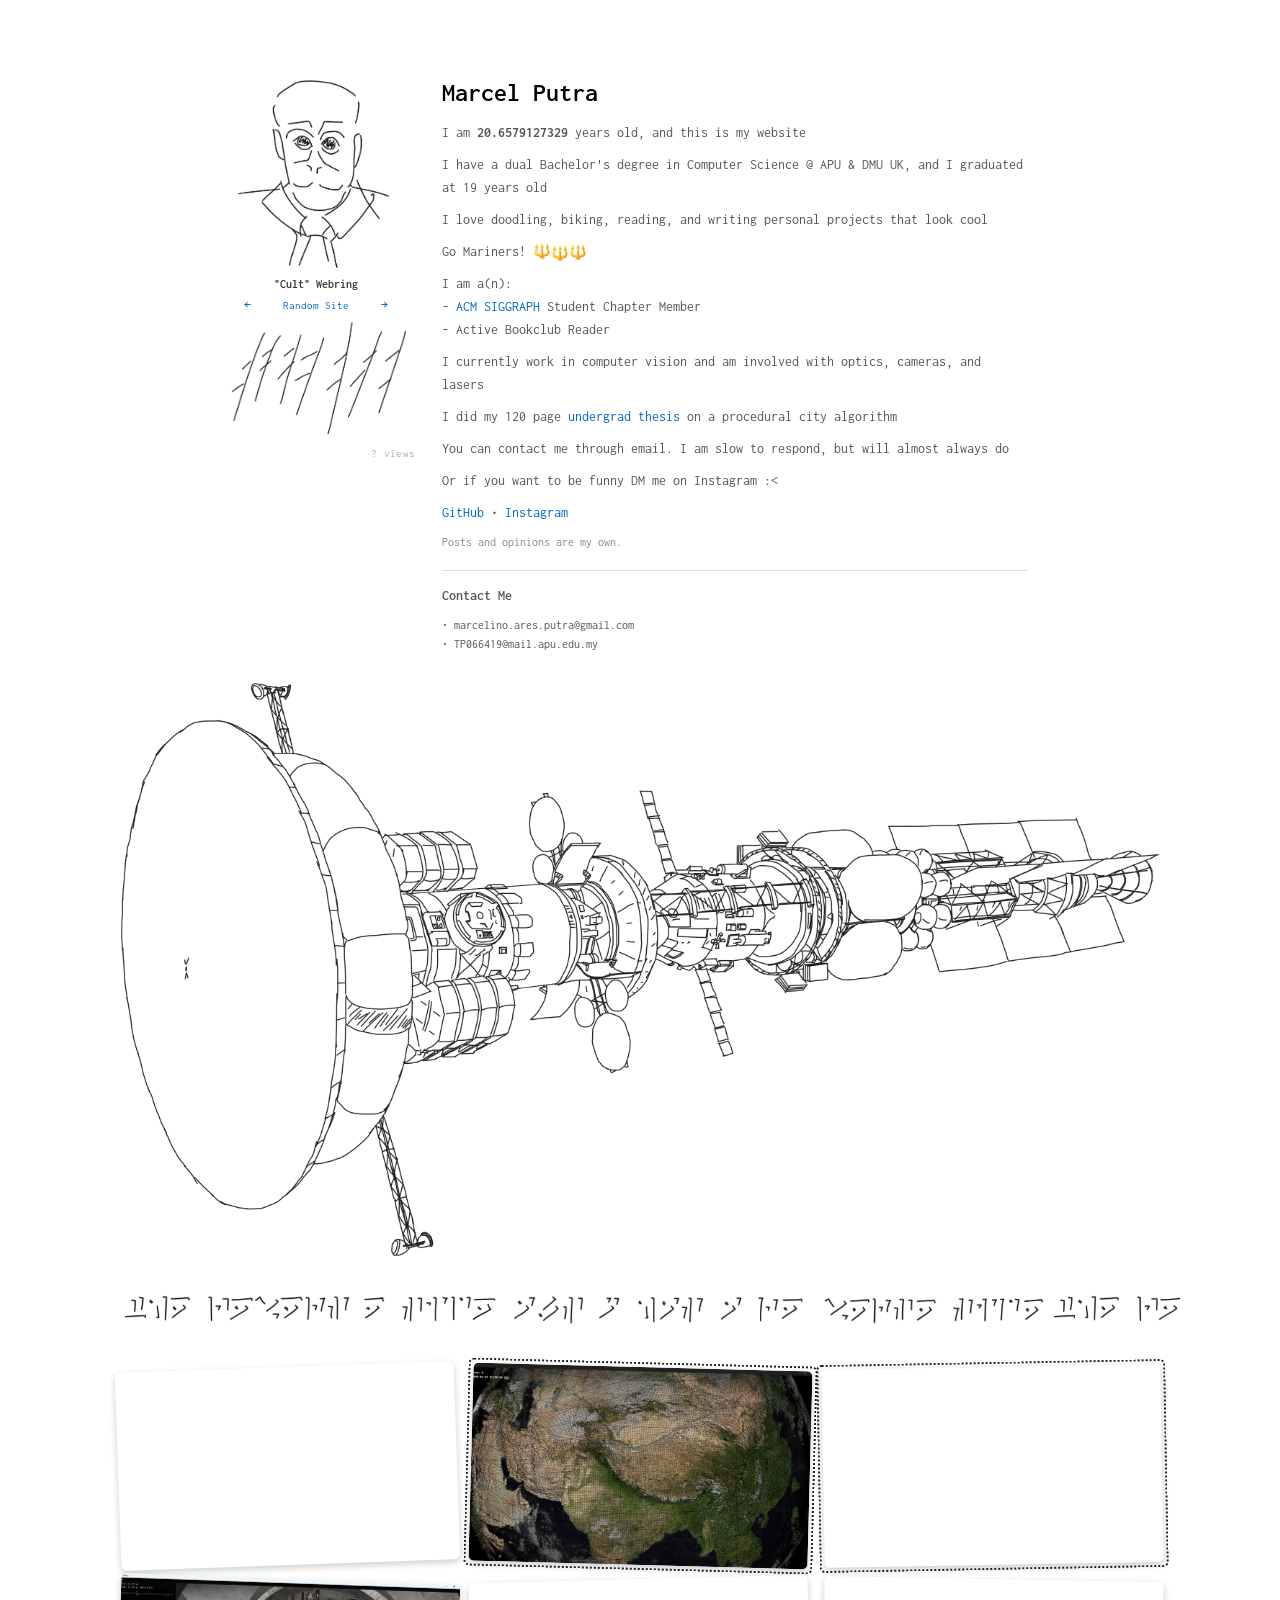
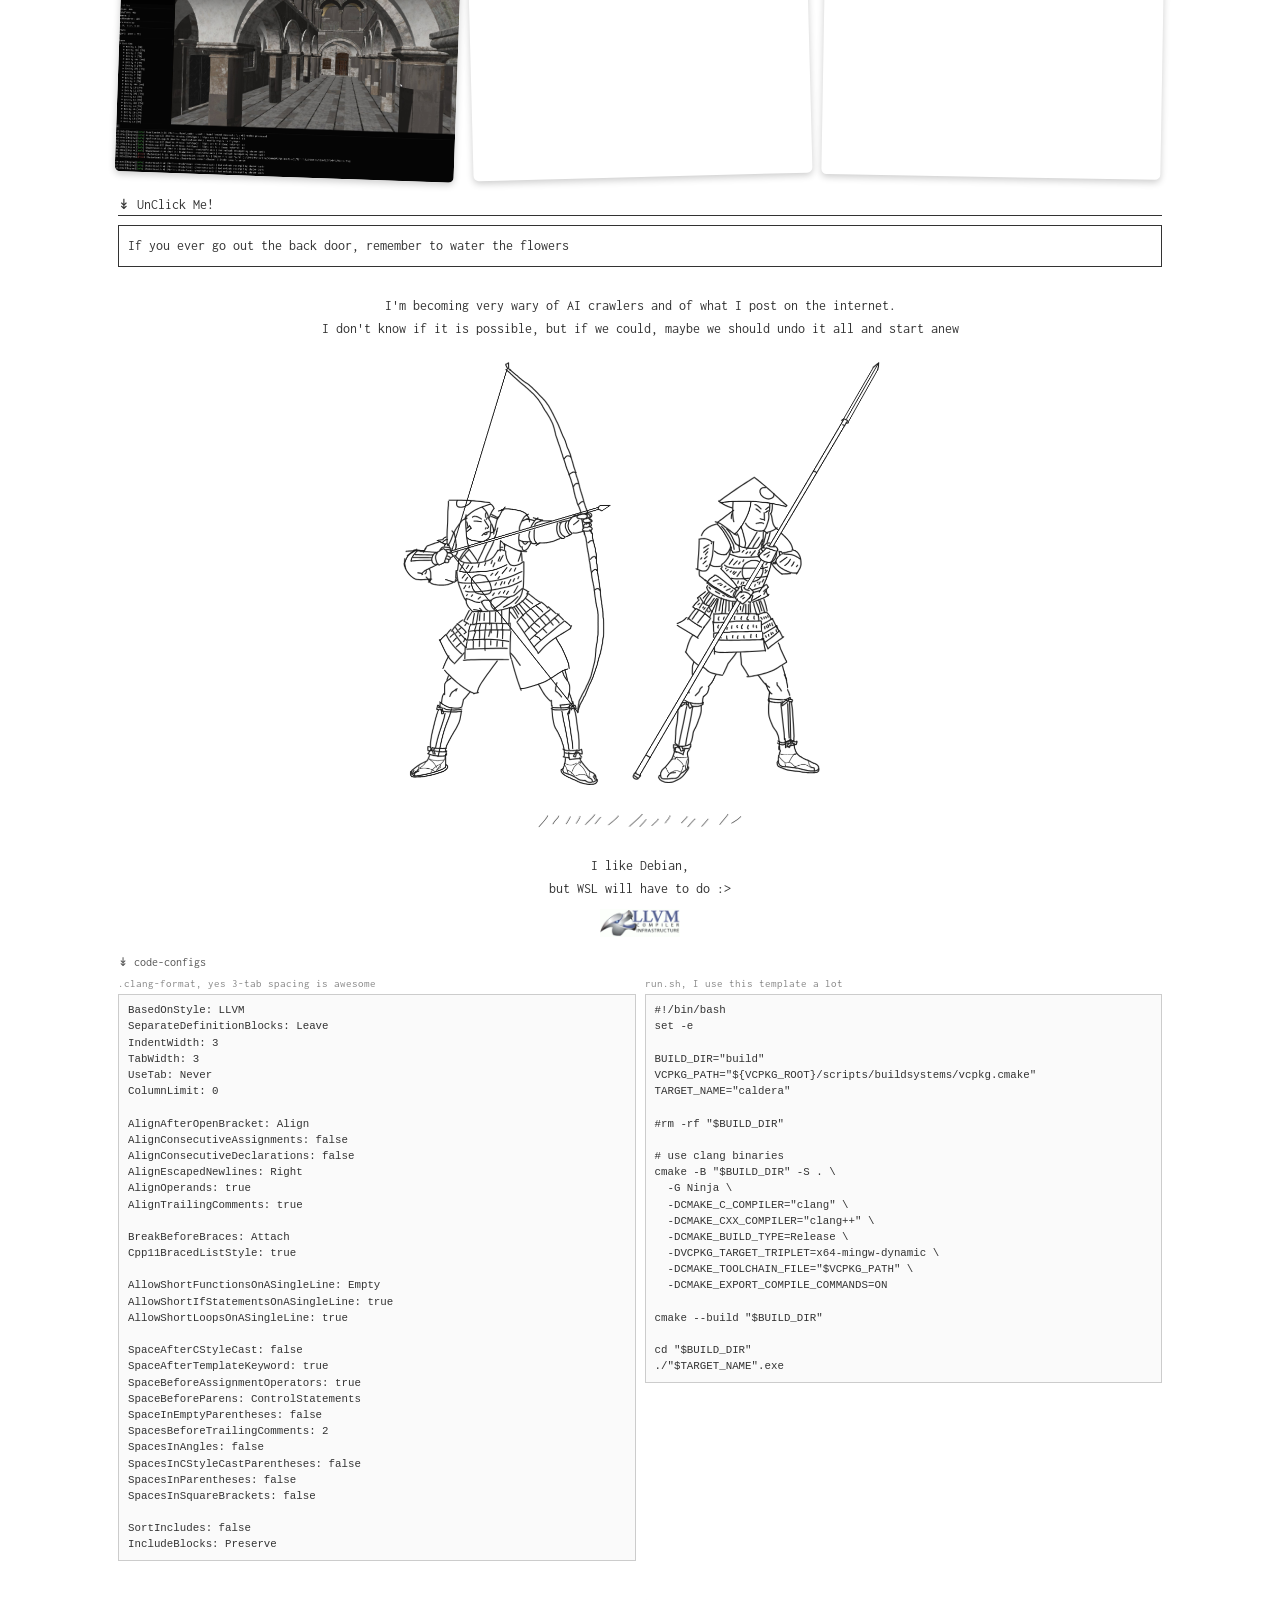
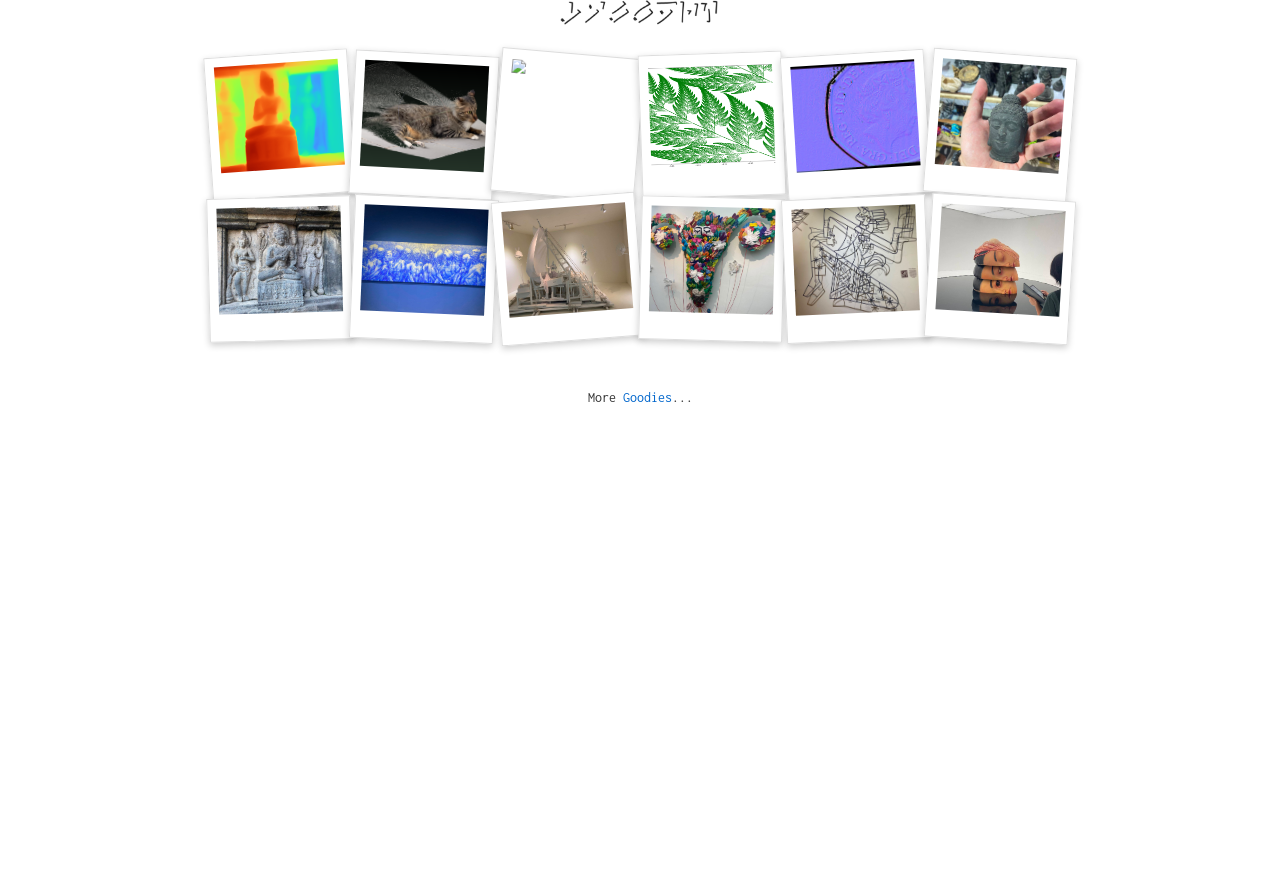
==== index.html @ 3a874eb5 "discovering myself by changing the clang-format :)" ====
<!DOCTYPE html>
<html lang="en">
<head>
    <meta charset="UTF-8">
    <meta name="viewport" content="width=device-width, initial-scale=1.0">
    <title>mrclputra</title> <!-- thinking of finding a better title sometime -->

    <script src="projects.js" defer></script>
    <script src="lightbox.js" defer></script>
    <script src="counter.js" defer></script>
    <script src="age.js" defer></script>
    <script src="quote.js" defer></script>
    <script data-goatcounter="https://mrclputra.goatcounter.com/count"async src="//gc.zgo.at/count.js"></script>

    <!-- <link rel="preconnect" href="https://fonts.googleapis.com">
    <link rel="preconnect" href="https://fonts.gstatic.com" crossorigin>
    <link href="https://fonts.googleapis.com/css2?family=Courier+Prime:ital,wght@0,400;0,700;1,400;1,700&display=swap" rel="stylesheet"> -->
    <link rel="preconnect" href="https://fonts.googleapis.com">
    <link rel="preconnect" href="https://fonts.gstatic.com" crossorigin>
    <link href="https://fonts.googleapis.com/css2?family=Courier+Prime:ital,wght@0,400;0,700;1,400;1,700&family=Inconsolata:wght@200..900&display=swap" rel="stylesheet">
    <link rel="stylesheet" href="style.css">
</head>

<!-- TODO: figure out how to make this website work on mobile -->
<!-- TODO: add a guestbook :) -->

<body>
    <div class="container">
        <div class="profile-sidebar">
            <div class="profile-image">
                <img src="resources/profile.jpg" alt="monkee">
            </div>
            <div class="sidebar-right">
                <p class="webring-label">"Cult" Webring</p>
                <div class="webring">
                    <a href="https://ring.liampas.ca/left" class="webring-arrow" aria-label="Previous site">&larr;</a>
                    <a href="https://ring.liampas.ca/random" class="webring-random">Random Site</a>
                    <a href="https://ring.liampas.ca/right" class="webring-arrow" aria-label="Next site">&rarr;</a>
                </div>
                <div class="tree-image">
                    <a href="https://en.wikipedia.org/wiki/Ternary_numeral_system" target="_blank"><img src="resources/trees.png" alt=""></a>
                </div>
                <div class="view-counter"><span id="gc-count">...</span> views</div>
            </div>
        </div>

        <div class="info">
            <h1>Marcel Putra</h1>

            <p>I am <b><span id="age">20</span></b> years old, and this is my website</p>
            <!-- <p>I've graduated with a double Bachelor's degree in Computer Science @ APU & DMU at 19</p> -->
            <p>I have a dual Bachelor's degree in Computer Science @ APU & DMU UK, and I graduated at 19 years old</p>
            <p>I love doodling, biking, reading, and writing personal projects that look cool</p>
            <p>Go Mariners! <span class="wavy-trident" style="--nth:0">🔱</span><span class="wavy-trident" style="--nth:1">🔱</span><span class="wavy-trident" style="--nth:2">🔱</span></p>

            <p>
                I am a(n):<br>
                - <a href="https://www.acm.org/chapters/new-chapters" target="_blank">ACM SIGGRAPH</a> Student Chapter Member<br>
                - Active Bookclub Reader
            </p>

            <p>
                I currently work in computer vision and am involved with optics, cameras, and lasers
            </p>

            <p>
                I did my 120 page <a href="resources/Procedural Modeling.pdf" target="_blank">undergrad thesis</a> on a procedural city algorithm
            </p>

            <p>You can contact me through email. I am slow to respond, but will almost always do</p>
            <p>Or if you want to be funny DM me on Instagram :<</p>

            <p class="links">
                <!-- <a href="projects.html">Projects</a> • -->
                <a href="https://github.com/mrclputra" target="_blank">GitHub</a> •
                <a href="https://www.instagram.com/mrclputra/" target="_blank">Instagram</a>
            </p>

            <p class="disclaimer">Posts and opinions are my own.</p>

            <div class="contact">
                <p class="contact-label">Contact Me</p>
                <p class="contact-details">
                    • marcelino.ares.putra@gmail.com<br>
                    • TP066419@mail.apu.edu.my
                    <!-- marcelino.ares.putra@gmail.com &nbsp;•&nbsp; TP066419@mail.apu.edu.my -->
                </p>
            </div>
        </div>
    </div>

    <div class="spacecraft-banner">
        <a href="https://www.projectrho.com/public_html/rocket/enginelist3.php#toroidalfusion" target="_blank" rel="noopener">
            <img src="resources/spacecraft.png" alt="spacecraft">
        </a>
    </div>

    <div class="proverb-separator">
        <a href="https://www.omniglot.com/conscripts/dovahzul.htm" target="_blank" class="proverb-track">
            <img src="resources/dragon.png" alt="">
            <img src="resources/dragon.png" alt="" aria-hidden="true">
            <img src="resources/dragon.png" alt="" aria-hidden="true">
            <img src="resources/dragon.png" alt="" aria-hidden="true">
        </a>
    </div>

    <div class="showcase">
        <!-- <h2>Projects</h2> -->

        <div class="showcase-grid">
            <a href="https://github.com/mrclputra/qt6-viewer" target="_blank" style="--r: -2deg;">
                <video src="resources/caldera_25_05_2026.mp4" class="showcase-img" data-pair="4" autoplay loop muted playsinline></video>
                <img src="resources/Caldera_UfhpCkFnvW.jpg" class="showcase-img" data-pair="4">
                <img src="resources/Caldera_GHI6KrxQre.jpg" class="showcase-img" data-pair="4">
            </a>
            <a href="https://github.com/mrclputra/bevy_tracksat" target="_blank" class="featured" style="--r: 1.5deg;">
                <img src="resources/mountains.jpg" class="showcase-img" data-pair="1">
                <video src="resources/tracksat.mp4" class="showcase-img" data-pair="1" autoplay loop muted playsinline></video>
                <img src="resources/satellites.png" class="showcase-img" data-pair="1">
            </a>
            <a href="https://github.com/mrclputra/bevy_citygen_V3" target="_blank" class="featured" style="--r: -1deg;">
                <video src="resources/voronoi_editor.mp4" class="showcase-img" data-pair="2" autoplay loop muted playsinline></video>
                <img src="resources/fyp_v2.png" class="showcase-img" data-pair="2">
                <img src="resources/buildings.png" class="showcase-img" data-pair="2">
            </a>
            <a href="https://github.com/mrclputra/MerlinGL" target="_blank" style="--r: 2deg;">
                <img src="resources/Sandbox_CJQ0hVdbmF.jpg" class="showcase-img" data-pair="3">
                <img src="resources/Sandbox_YjYo35QXNg.png" class="showcase-img" data-pair="3">
                <img src="resources/Sandbox_zfsBJucI4Y.jpg" class="showcase-img" data-pair="3">
                <!-- <img src="resources/Sandbox.png" class="showcase-img" data-pair="3"> -->
            </a>
            <a href="https://github.com/mrclputra/KestrelGL" target="_blank" style="--r: -1.5deg;">
                <video src="resources/KestrelGL_GABdJiYaBU.mp4" class="showcase-img" data-pair="5" autoplay loop muted playsinline></video>
                <img src="resources/KestrelGL_D5BrKsnBUd.jpg" class="showcase-img" data-pair="5">
                <img src="resources/KestrelGL_TpyQbNgv4p.jpg" class="showcase-img" data-pair="5">
                <!-- <img src="resources/KestrelGL_wire.png" class="showcase-img" data-pair="5"> -->
                <img src="resources/KestrelGL_EySC2QW3BR.png" class="showcase-img" data-pair="5">
                <img src="resources/KestrelGL_pdy57cjh6y.png" class="showcase-img" data-pair="5">
            </a>
            <a href="https://github.com/mrclputra/Glff" target="_blank" style="--r: 1deg;">
                <video src="resources/topgun.mp4" class="showcase-img" autoplay loop muted playsinline></video>
            </a>
        </div>
    </div>

    <details class="quote" open>
        <summary></summary>
        <p id="quote-text">If you ever go out the back door, remember to water the flowers</p>
    </details>

    <div class="extras">
        <p>
            I'm becoming very wary of AI crawlers and of what I post on the internet. <br>I don't know if it is possible, but if we could, maybe we should undo it all and start anew
        </p>
        <div class="extras-border characters-row">
            <img src="resources/bow_ashigaru.png" class="char-bow">
            <img src="resources/yari_ashigaru.png" class="char-yari">
        </div>
        <div class="extras-border">
            <img src="resources/border.png">
        </div>
        <p>
            I like Debian, <br>but WSL will have to do :>
        </p>
        <a href="https://packages.msys2.org/packages/mingw-w64-x86_64-llvm" target="_blank">
            <img src="resources/88x31/powered-llvm.gif" width="88" height="31" alt="">
        </a>
    </div>

    <details class="code-configs" open>
        <summary>code-configs</summary>
        <div class="code-configs-grid">
            <div>
                <span class="code-configs-label">.clang-format, yes 3-tab spacing is awesome</span>
                <pre>BasedOnStyle: LLVM
SeparateDefinitionBlocks: Leave
IndentWidth: 3
TabWidth: 3
UseTab: Never
ColumnLimit: 0

AlignAfterOpenBracket: Align
AlignConsecutiveAssignments: false
AlignConsecutiveDeclarations: false
AlignEscapedNewlines: Right
AlignOperands: true
AlignTrailingComments: true

BreakBeforeBraces: Attach
Cpp11BracedListStyle: true

AllowShortFunctionsOnASingleLine: Empty
AllowShortIfStatementsOnASingleLine: true
AllowShortLoopsOnASingleLine: true

SpaceAfterCStyleCast: false
SpaceAfterTemplateKeyword: true
SpaceBeforeAssignmentOperators: true
SpaceBeforeParens: ControlStatements
SpaceInEmptyParentheses: false
SpacesBeforeTrailingComments: 2
SpacesInAngles: false
SpacesInCStyleCastParentheses: false
SpacesInParentheses: false
SpacesInSquareBrackets: false

SortIncludes: false
IncludeBlocks: Preserve</pre>
            </div>
            <div>
                <span class="code-configs-label">run.sh, I use this template a lot</span>
                <pre>#!/bin/bash
set -e

BUILD_DIR="build"
VCPKG_PATH="${VCPKG_ROOT}/scripts/buildsystems/vcpkg.cmake"
TARGET_NAME="caldera"

#rm -rf "$BUILD_DIR"

# use clang binaries
cmake -B "$BUILD_DIR" -S . \
  -G Ninja \
  -DCMAKE_C_COMPILER="clang" \
  -DCMAKE_CXX_COMPILER="clang++" \
  -DCMAKE_BUILD_TYPE=Release \
  -DVCPKG_TARGET_TRIPLET=x64-mingw-dynamic \
  -DCMAKE_TOOLCHAIN_FILE="$VCPKG_PATH" \
  -DCMAKE_EXPORT_COMPILE_COMMANDS=ON

cmake --build "$BUILD_DIR"

cd "$BUILD_DIR"
./"$TARGET_NAME".exe</pre>
            </div>
        </div>
    </details>
    <img src="resources/gallery_label.png" class="gallery-label" alt="">

    <!-- TODO: implement an actual independent gallery page for all my cool pictures -->
    <div class="gallery">
        <!-- <h2>gallery</h2> -->
        <div class="gallery-board">
            <img src="resources/NeRF_source0_depth.png" class="gallery-img" style="--r: -4deg;" data-caption="cool neural stereoscopic depth image I generated using MVSA, CVPR2025">
            <img src="resources/catscan.png" class="gallery-img" style="--r: 3deg;" data-caption="cat scan... haha get it?">
            <img src="resources/wayang.png" class="gallery-img" style="--r: 5deg;" data-caption="wayang">
            <img src="resources/10billion.png" class="gallery-img" style="--r: -2deg;" data-caption="Barnsley Fern; coding challenges are worthwhile and fun to do">
            <img src="resources/coin_normal.png" class="gallery-img" style="--r: -3.5deg;" data-caption="normal map of a coin I scanned, look at those details...">
            <img src="resources/buddha.jpg" class="gallery-img" style="--r: 4.5deg;" data-caption="">
            <img src="resources/temple.jpg" class="gallery-img" style="--r: -1.5deg;" data-caption="you might recognize this image">
            <img src="resources/repetition.jpg" class="gallery-img" style="--r: 2.5deg;" data-caption="we are slaves to repetition">
            <img src="resources/medusa.jpg" class="gallery-img" style="--r: -4.5deg;" data-caption="raft of medusa">
            <img src="resources/uterus.jpg" class="gallery-img" style="--r: 1.5deg;" data-caption="uterus">
            <img src="resources/shadows.jpg" class="gallery-img" style="--r: -2.5deg;" data-caption="i love how the shadows create double images">
            <img src="resources/jogja.jpg" class="gallery-img" style="--r: 3.5deg;" data-caption="">
        </div>
    </div>

    <dialog class="lightbox">
        <img class="lightbox-img" src="" alt="">
        <p class="lightbox-caption"></p>
    </dialog>

    <div class="goodies-link">
        <!-- More Goodies <a href="goodies.html">Here</a> -->
        More <a href="goodies.html">Goodies</a>...
    </div>
</body>
</html>
---- style.css ----
/* base */

html {
    zoom: 0.9;
    /* zoom: 1.0; */
}

* {
    margin: 0;
    padding: 0;
    box-sizing: border-box;
}

body {
    /* font-family: -apple-system, BlinkMacSystemFont, 'Segoe UI', Arial, sans-serif; */
    /* font-family: 'Courier Prime', serif; */
    font-family: 'Inconsolata', monospace;
    line-height: 1.6;
    color: #333;
    background-color: #fff;
    opacity: 1;
    transition: opacity 0.3s ease;
    min-height: 100vh;
    padding-bottom: 60px;
}

@starting-style {
    body {
        opacity: 0;
    }
}

/* index */

.spacecraft-banner {
    max-width: 1200px;
    margin: 20px auto 0;
    padding: 0 20px;
    text-align: center;
}

.spacecraft-banner img {
    width: 100%;
    height: auto;
    display: block;
    margin: 0 auto;
}

/* spacecraft.png is much wider than tall, so on narrow portrait phones
   it renders as a thin strip. Rotating it 90deg lets it use the phone's
   full height instead, since portrait phone aspect ratios are close to
   this image's landscape aspect ratio rotated on its side. */
@media (max-width: 600px) and (orientation: portrait) {
    .spacecraft-banner {
        width: 100%;
        max-width: none;
        aspect-ratio: 1608 / 2898;
        padding: 0;
        margin: 20px auto 0;
        overflow: hidden;
        position: relative;
    }

    .spacecraft-banner img {
        position: absolute;
        top: 50%;
        left: 50%;
        width: calc(100vw * 2898 / 1608);
        max-width: none;
        height: auto;
        transform: translate(-50%, -50%) rotate(90deg);
    }
}

.container {
    max-width: 900px;
    margin: 80px auto 20px;
    padding: 0 20px;
    display: flex;
    align-items: flex-start;
    gap: 30px;
}

.profile-sidebar {
    display: flex;
    flex-direction: column;
    align-items: flex-end;
    gap: 4px;
    flex-shrink: 0;
    width: 180px;
}

.blinkies {
    display: grid;
    grid-template-columns: repeat(2, 88px);
    gap: 4px;
    margin-top: 10px;
    justify-content: flex-end;
}

.blinkies a {
    line-height: 0;
}

.profile-image {
    flex-shrink: 0;
    width: 220px;
    height: 220px;
    border-radius: 50%;
    overflow: hidden;
}

.profile-image img {
    width: 100%;
    height: 100%;
    object-fit: cover;
    display: block;
}

.sidebar-right {
    display: flex;
    flex-direction: column;
    align-items: flex-end;
    gap: 4px;
}

.webring-label {
    width: 220px;
    flex-shrink: 0;
    font-weight: 600;
    font-size: 0.85rem;
    color: #333;
    text-align: center;
    /* margin-top: 16px; */
}

.webring {
    display: flex;
    align-items: center;
    gap: 6px;
    width: 220px;
    flex-shrink: 0;
    /* margin-bottom: 16px; */
}

.webring-arrow {
    flex: 1;
    display: block;
    text-align: center;
    color: #0066cc;
    text-decoration: none;
    font-size: 1rem;
    line-height: 1;
}

.webring-arrow:hover {
    text-decoration: underline;
}

.webring-random {
    flex-shrink: 0;
    text-align: center;
    color: #0066cc;
    text-decoration: none;
    font-size: 0.75rem;
    white-space: nowrap;
    overflow: hidden;
    text-overflow: ellipsis;
}

.webring-random:hover {
    text-decoration: underline;
}

.tree-image {
    flex-shrink: 0;
    width: 220px;
}

.tree-image img {
    width: 100%;
    display: block;
}

p {
    font-size: 1rem;
}

.info h1 {
    font-size: 1.8rem;
    font-weight: 600;
    color: #000;
    margin-bottom: 8px;
}

.info p {
    color: #555;
    margin-bottom: 10px;
}

.info a {
    color: #0066cc;
    text-decoration: none;
}

.info a:hover {
    text-decoration: underline;
}


.info .disclaimer {
    font-size: 0.8rem;
    color: #888;
}

.contact {
    margin-top: 20px;
    padding-top: 15px;
    border-top: 1px solid #ddd;
}

.contact-label {
    font-weight: 600;
    margin-bottom: 8px;
}

.contact-details {
    font-size: 0.85rem;
    line-height: 1.5;
}

.view-counter {
    font-size: 0.75rem;
    color: #aaa;
    text-align: right;
    margin-top: 4px;
    letter-spacing: 0.02em;
}

/* THESE ARE THE CONFIGS FOR MOBILE!!!! */
@media (max-width: 768px) {
    .container {
        flex-direction: column;
        align-items: stretch;
        margin-top: 30px;
        gap: 4px;
    }

    .container .info {
        text-align: left;
    }

    p {
        font-size: 0.9rem;
    }

    .container .info h1 {
        text-align: center;
    }

    .container .info .links {
        text-align: center;
    }

    .profile-sidebar {
        display: flex;
        flex-direction: row;
        align-items: center;
        gap: 14px;
        width: fit-content;
        margin: 0 auto;
        /* margin: 0; */
    }

    .profile-image {
        width: 160px;
        height: 160px;
        flex-shrink: 0;
    }

    .tree-image {
        width: 160px;
    }

    .webring-label {
        width: 160px;
    }

    .webring {
        width: 160px;
    }

    .webring-random {
        font-size: 0.65rem;
    }

    .sidebar-right {
        display: flex;
        flex-direction: column;
        gap: 4px;
    }

    .blinkies {
        display: grid;
        grid-template-columns: repeat(2, 88px); /* set the column count here */
        gap: 4px;
        margin-top: 0;
        align-items: start;
    }

    .view-counter {
        text-align: left;
        margin-top: 0;
    }
}

@property --wave {
    syntax: '<number>';
    initial-value: 0;
    inherits: false;
}

@keyframes wave-roll {
    to { --wave: 6.283185; }
}

.wavy-trident {
    display: inline-block;
    animation: wave-roll 1.4s linear infinite;
    translate: 0 calc(sin(var(--nth) * 1.2 - var(--wave)) * 2px); /* I like this style already */
}

.proverb-separator {
    max-width: 1200px;
    margin: 30px auto 40px;
    padding: 0 20px;
    overflow: hidden;
}

.proverb-track {
    display: flex;
    width: fit-content;
    animation: proverb-scroll 22.8s linear infinite;
}

.proverb-track img {
    display: block;
    width: auto;
    height: 50px;
    flex-shrink: 0;
}

@media (max-width: 768px) {
    .proverb-separator {
        padding: 0;
    }
}


@keyframes proverb-scroll {
    from { transform: translateX(0); }
    to { transform: translateX(-25%); }
}

.showcase {
    max-width: 1200px;
    margin: 0 auto;
    padding: 0 20px;
}

.showcase h2 {
    font-size: 1.6rem;
    font-weight: 600;
    color: #000;
    margin-bottom: 10px;
    /* border-bottom: 1px solid #e5e5e5; */
    /* padding-bottom: 5px; */
}

.showcase-grid {
    display: grid;
    grid-template-columns: repeat(3, 1fr);
    gap: 15px;
}

.showcase-grid a {
    position: relative;
    display: block;
    transform: rotate(var(--r, 0deg));
}

.showcase-grid a:hover {
    z-index: 2;
}

.showcase-grid a.featured::before {
    content: '';
    position: absolute;
    inset: -6px;
    border: 3px dotted #1e1e1e;
    border-radius: 6px;
    pointer-events: none;
    transition: inset 0.2s ease;
}

.showcase-grid a.featured:hover::before {
    inset: calc(-3% - 6px);
}

.showcase-img {
    display: block;
    width: 100%;
    height: 220px;
    object-fit: cover;
    border-radius: 6px;
    box-shadow: 0 3px 8px rgba(0, 0, 0, 0.2);
    transition: transform 0.2s ease, box-shadow 0.2s ease, opacity 0.5s ease;
}

.showcase-grid a:hover .showcase-img {
    transform: scale(1.08);
    box-shadow: 0 8px 16px rgba(0, 0, 0, 0.3);
}

/* overlay images - cycled by projects.js */
.showcase-img:not(:first-child) {
    opacity: 0;
    position: absolute;
    top: 0;
    left: 0;
    width: 100%;
    height: 100%;
}

@media (max-width: 768px) {
    .showcase-grid {
        grid-template-columns: repeat(2, 1fr);
    }

    .showcase-img {
        height: 160px;
    }
}

@media (max-width: 480px) {
    .showcase-grid {
        grid-template-columns: 1fr;
    }

    .showcase-img {
        height: 180px;
    }

    .extras-border img {
        width: 130px;
    }

    .characters-row .char-bow {
        width: 130px;
    }

    .characters-row .char-yari {
        width: 151px;
    }
}

.extras {
    max-width: 1200px;
    margin: 30px auto 0;
    padding: 0 20px;
    text-align: center;
}

.extras-border {
    display: flex;
    flex-direction: row;
    justify-content: center;
    align-items: flex-end;
    gap: 15px;
    margin-top: 20px;
    margin-bottom: 20px;
}

.extras-border img {
    width: 240px;
    max-width: 100%;
    min-width: 0;
    flex-shrink: 1;
    display: block;
}

.characters-row img {
    height: auto;
    max-width: 100%;
    min-width: 0;
    flex-shrink: 1;
    display: block;
}

.characters-row .char-bow {
    width: 240px;
}

.characters-row .char-yari {
    width: 284px;
}

.quote {
    max-width: 1200px;
    margin: 20px auto 20px;
    padding: 0 20px;
}

.quote summary {
    display: block;
    list-style: none;
    cursor: pointer;
    border-bottom: 1px solid #333;
    font-size: 1.0rem;
    line-height: 1.4;
}

.quote summary::before {
    content: "↠ Click Me!";
}

.quote summary::-webkit-details-marker {
    display: none;
}

details[open].quote summary::before {
    content: "↡ UnClick Me!";
}

.quote p {
    margin-top: 10px;
    padding: 10px;
    border: 1px solid #333;
    line-height: 1.5;
}

.extras > a img {
    margin-top: 10px;
}

.code-configs {
    max-width: 1200px;
    margin: 10px auto 0;
    padding: 0 20px;
    text-align: left;
}

.code-configs summary {
    cursor: pointer;
    font-size: 0.8rem;
    color: #555;
    list-style: none;
    user-select: none;
}

.code-configs summary::-webkit-details-marker {
    display: none;
}

.code-configs summary::before {
    content: "↠ ";
}

details[open].code-configs summary::before {
    content: "↡ ";
}

.code-configs-grid {
    display: flex;
    gap: 10px;
    margin-top: 4px;
}

.code-configs-grid > div {
    flex: 1;
    min-width: 0;
}

.code-configs-label {
    display: block;
    font-size: 0.75rem;
    color: #888;
    margin-bottom: 2px;
}

.code-configs pre {
    padding: 8px 10px;
    border: 1px solid #ccc;
    font-size: 0.75rem;
    line-height: 1.5;
    color: #333;
    background: #fafafa;
    text-align: left;
    white-space: pre;
    overflow-x: auto;
}

.gallery-label {
    display: block;
    height: 32px;
    width: auto;
    margin: 40px auto 0;
}

.goodies-link {
    text-align: center;
    margin-top: 20px;
}

.goodies-link a {
    color: #0066cc;
    text-decoration: none;
}

.goodies-link a:hover {
    text-decoration: underline;
}

.gallery {
    max-width: 1000px;
    margin: 20px auto 0;
    padding: 0 20px;
}

.gallery h2 {
    font-size: 1.6rem;
    font-weight: 600;
    color: #000;
    margin-bottom: 30px;
    text-align: center;
}

.gallery-board {
    display: grid;
    grid-template-columns: repeat(6, 1fr);
    gap: 0px 0px;
    padding: 10px 0 30px;
}

.gallery-img {
    width: 100%;
    aspect-ratio: 1 / 1;
    object-fit: cover;
    background: #fff;
    padding: 10px 10px 30px;
    border: 1px solid #ddd;
    box-shadow: 0 3px 8px rgba(0, 0, 0, 0.2);
    transform: rotate(var(--r, 0deg));
    transition: transform 0.2s ease, box-shadow 0.2s ease;
    cursor: pointer;
    position: relative;
}

.gallery-img:hover {
    transform: rotate(0deg) scale(1.08);
    box-shadow: 0 8px 16px rgba(0, 0, 0, 0.3);
    z-index: 2;
}

@media (max-width: 768px) {
    .gallery-board {
        grid-template-columns: repeat(4, 1fr);
    }

    .gallery-img {
        padding: 6px 6px 18px;
    }
}

@media (max-width: 480px) {
    .gallery-board {
        grid-template-columns: repeat(3, 1fr);
    }

    .gallery-img {
        padding: 4px 4px 14px;
    }
}

.lightbox {
    margin: auto;
    border: none;
    border-radius: 4px;
    padding: 20px;
    max-width: min(90vw, 700px);
    max-height: 90vh;
    background: #fff;
    box-shadow: 0 10px 30px rgba(0, 0, 0, 0.4);
}

.lightbox::backdrop {
    background: rgba(0, 0, 0, 0.7);
}

.lightbox-img {
    display: block;
    max-width: 100%;
    max-height: 70vh;
    object-fit: contain;
}

.lightbox-caption {
    margin-top: 12px;
    font-size: 0.95rem;
    line-height: 1.5;
    color: #333;
}

.wwf-section {
    max-width: 1200px;
    margin: 30px auto 0;
    padding: 0 20px;
    text-align: center;
}

.wwf-section img {
    width: 440px;
    max-width: 100%;
    object-fit: cover;
}

/* goodies */

.back-link {
    display: inline-block;
    margin-bottom: 10px;
    color: #0066cc;
    text-decoration: none;
    font-size: 0.95rem;
}

.back-link:hover {
    text-decoration: underline;
}

.page-title {
    max-width: 900px;
    margin: 0 auto 0px;
    padding: 0 20px;
    text-align: center;
}

.page-title img {
    width: 100%;
    height: auto;
}

.section h1 {
    font-size: 1.8rem;
    font-weight: 600;
    color: #000;
    margin-bottom: 20px;
    border-bottom: 1px solid #e5e5e5;
    padding-bottom: 8px;
}

.section {
    max-width: 900px;
    margin: 0 auto;
    padding: 0 20px;
}

.section + .section {
    margin-top: 40px;
}

.section h2 {
    font-size: 1.6rem;
    font-weight: 600;
    color: #000;
    /* margin-bottom: 15px; */
    /* border-bottom: 1px solid #e5e5e5; */
    /* padding-bottom: 5px; */
}

.section img {
    max-width: 100%;
}

.section-desc {
    font-size: 0.9rem;
    color: #888;
    margin-bottom: 10px;
}

.construction {
    max-width: 900px;
    margin: 0 auto;
    padding: 40px 20px 0;
}

.construction-images {
    display: flex;
    gap: 4px;
    /* justify-content: center; */
}

.construction-images img {
    flex: 1;
    min-width: 0;
    height: auto;
}
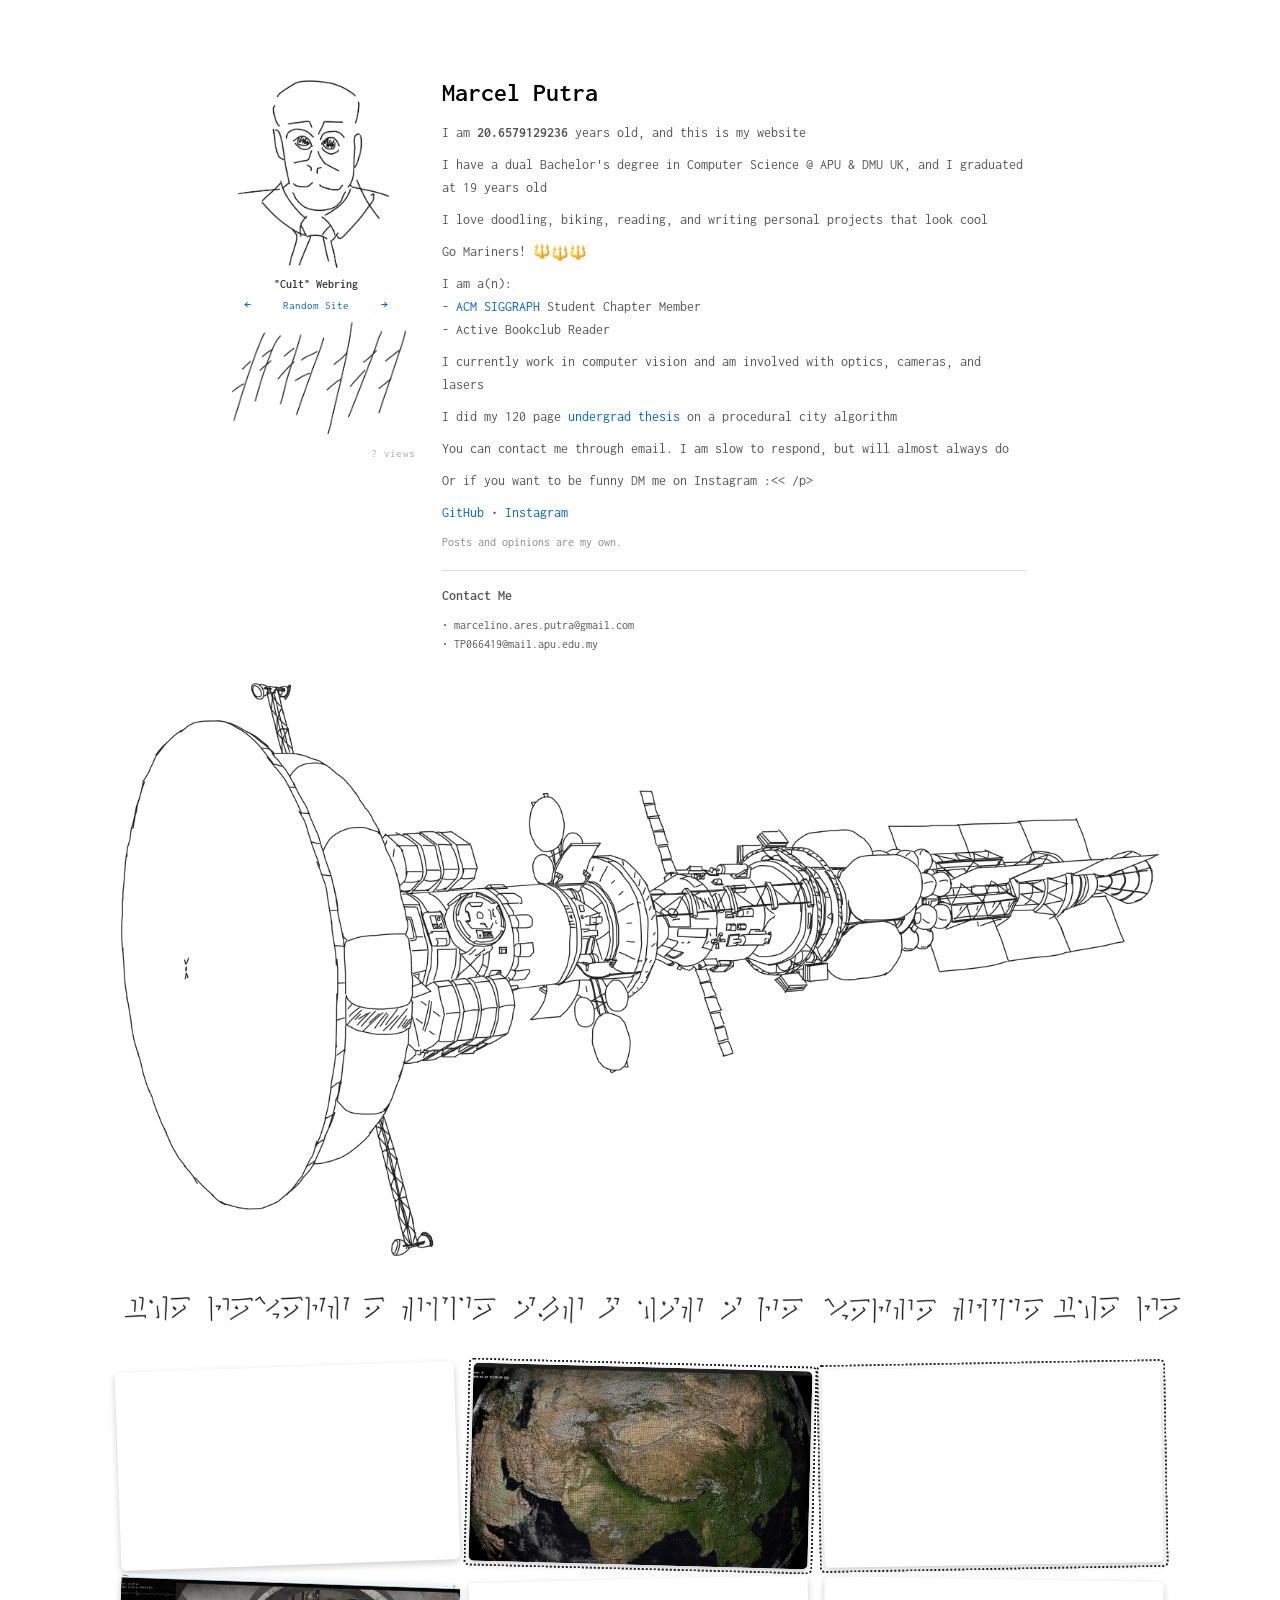
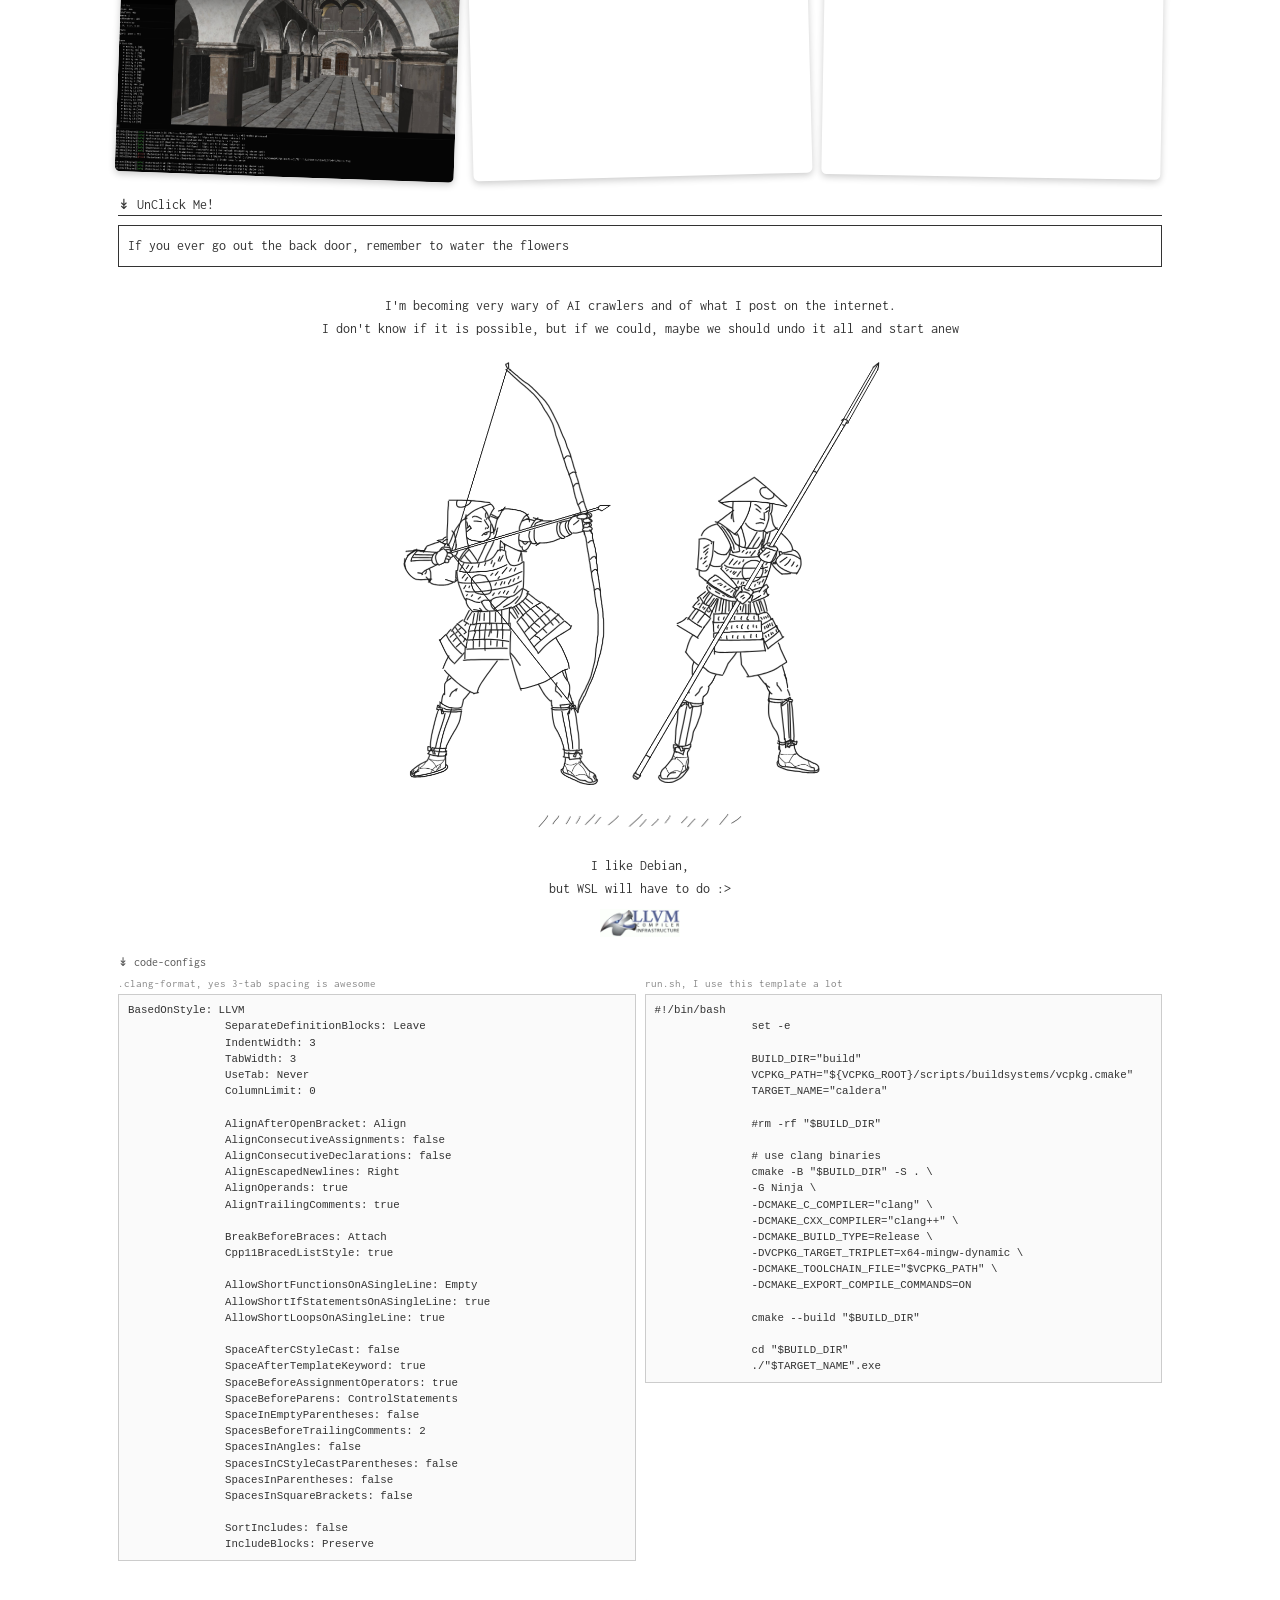
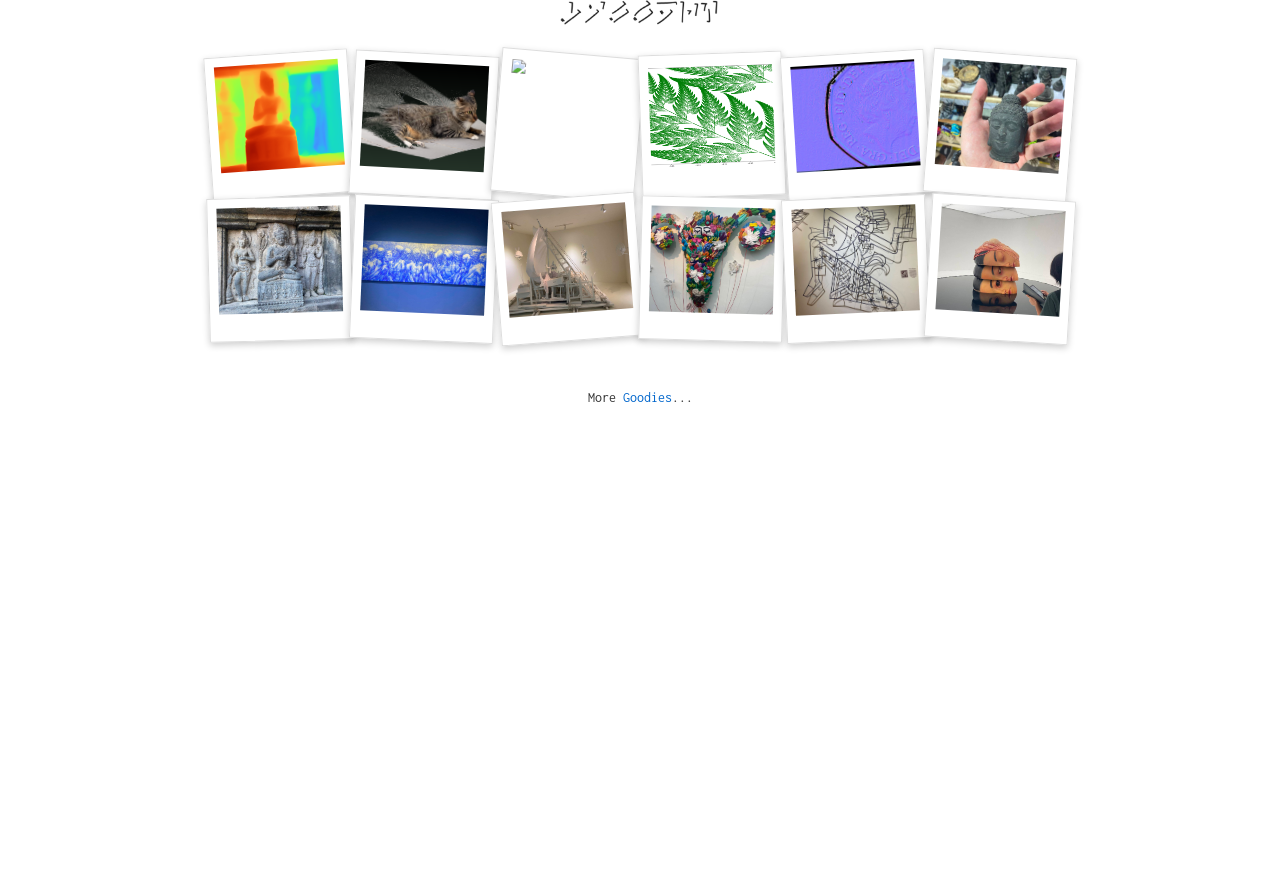
==== commit d2f3adaf: "format" ====
--- a/index.html
+++ b/index.html
@@ -1,269 +1,290 @@
 <!DOCTYPE html>
 <html lang="en">
+
 <head>
-    <meta charset="UTF-8">
-    <meta name="viewport" content="width=device-width, initial-scale=1.0">
-    <title>mrclputra</title> <!-- thinking of finding a better title sometime -->
-
-    <script src="projects.js" defer></script>
-    <script src="lightbox.js" defer></script>
-    <script src="counter.js" defer></script>
-    <script src="age.js" defer></script>
-    <script src="quote.js" defer></script>
-    <script data-goatcounter="https://mrclputra.goatcounter.com/count"async src="//gc.zgo.at/count.js"></script>
-
-    <!-- <link rel="preconnect" href="https://fonts.googleapis.com">
+   <meta charset="UTF-8">
+   <meta name="viewport" content="width=device-width, initial-scale=1.0">
+   <title>mrclputra</title> <!-- thinking of finding a better title sometime -->
+
+   <script src="projects.js" defer></script>
+   <script src="lightbox.js" defer></script>
+   <script src="counter.js" defer></script>
+   <script src="age.js" defer></script>
+   <script src="quote.js" defer></script>
+   <script data-goatcounter="https://mrclputra.goatcounter.com/count" async src="//gc.zgo.at/count.js"></script>
+
+   <!-- <link rel="preconnect" href="https://fonts.googleapis.com">
     <link rel="preconnect" href="https://fonts.gstatic.com" crossorigin>
     <link href="https://fonts.googleapis.com/css2?family=Courier+Prime:ital,wght@0,400;0,700;1,400;1,700&display=swap" rel="stylesheet"> -->
-    <link rel="preconnect" href="https://fonts.googleapis.com">
-    <link rel="preconnect" href="https://fonts.gstatic.com" crossorigin>
-    <link href="https://fonts.googleapis.com/css2?family=Courier+Prime:ital,wght@0,400;0,700;1,400;1,700&family=Inconsolata:wght@200..900&display=swap" rel="stylesheet">
-    <link rel="stylesheet" href="style.css">
+   <link rel="preconnect" href="https://fonts.googleapis.com">
+   <link rel="preconnect" href="https://fonts.gstatic.com" crossorigin>
+   <link
+      href="https://fonts.googleapis.com/css2?family=Courier+Prime:ital,wght@0,400;0,700;1,400;1,700&family=Inconsolata:wght@200..900&display=swap"
+      rel="stylesheet">
+   <link rel="stylesheet" href="style.css">
 </head>
 
 <!-- TODO: figure out how to make this website work on mobile -->
 <!-- TODO: add a guestbook :) -->
 
 <body>
-    <div class="container">
-        <div class="profile-sidebar">
-            <div class="profile-image">
-                <img src="resources/profile.jpg" alt="monkee">
+   <div class="container">
+      <div class="profile-sidebar">
+         <div class="profile-image">
+            <img src="resources/profile.jpg" alt="monkee">
+         </div>
+         <div class="sidebar-right">
+            <p class="webring-label">"Cult" Webring</p>
+            <div class="webring">
+               <a href="https://ring.liampas.ca/left" class="webring-arrow" aria-label="Previous site">&larr;</a>
+               <a href="https://ring.liampas.ca/random" class="webring-random">Random Site</a>
+               <a href="https://ring.liampas.ca/right" class="webring-arrow" aria-label="Next site">&rarr;</a>
             </div>
-            <div class="sidebar-right">
-                <p class="webring-label">"Cult" Webring</p>
-                <div class="webring">
-                    <a href="https://ring.liampas.ca/left" class="webring-arrow" aria-label="Previous site">&larr;</a>
-                    <a href="https://ring.liampas.ca/random" class="webring-random">Random Site</a>
-                    <a href="https://ring.liampas.ca/right" class="webring-arrow" aria-label="Next site">&rarr;</a>
-                </div>
-                <div class="tree-image">
-                    <a href="https://en.wikipedia.org/wiki/Ternary_numeral_system" target="_blank"><img src="resources/trees.png" alt=""></a>
-                </div>
-                <div class="view-counter"><span id="gc-count">...</span> views</div>
+            <div class="tree-image">
+               <a href="https://en.wikipedia.org/wiki/Ternary_numeral_system" target="_blank"><img
+                     src="resources/trees.png" alt=""></a>
             </div>
-        </div>
-
-        <div class="info">
-            <h1>Marcel Putra</h1>
-
-            <p>I am <b><span id="age">20</span></b> years old, and this is my website</p>
-            <!-- <p>I've graduated with a double Bachelor's degree in Computer Science @ APU & DMU at 19</p> -->
-            <p>I have a dual Bachelor's degree in Computer Science @ APU & DMU UK, and I graduated at 19 years old</p>
-            <p>I love doodling, biking, reading, and writing personal projects that look cool</p>
-            <p>Go Mariners! <span class="wavy-trident" style="--nth:0">🔱</span><span class="wavy-trident" style="--nth:1">🔱</span><span class="wavy-trident" style="--nth:2">🔱</span></p>
-
-            <p>
-                I am a(n):<br>
-                - <a href="https://www.acm.org/chapters/new-chapters" target="_blank">ACM SIGGRAPH</a> Student Chapter Member<br>
-                - Active Bookclub Reader
-            </p>
-
-            <p>
-                I currently work in computer vision and am involved with optics, cameras, and lasers
-            </p>
-
-            <p>
-                I did my 120 page <a href="resources/Procedural Modeling.pdf" target="_blank">undergrad thesis</a> on a procedural city algorithm
-            </p>
-
-            <p>You can contact me through email. I am slow to respond, but will almost always do</p>
-            <p>Or if you want to be funny DM me on Instagram :<</p>
-
-            <p class="links">
-                <!-- <a href="projects.html">Projects</a> • -->
-                <a href="https://github.com/mrclputra" target="_blank">GitHub</a> •
-                <a href="https://www.instagram.com/mrclputra/" target="_blank">Instagram</a>
-            </p>
-
-            <p class="disclaimer">Posts and opinions are my own.</p>
-
-            <div class="contact">
-                <p class="contact-label">Contact Me</p>
-                <p class="contact-details">
-                    • marcelino.ares.putra@gmail.com<br>
-                    • TP066419@mail.apu.edu.my
-                    <!-- marcelino.ares.putra@gmail.com &nbsp;•&nbsp; TP066419@mail.apu.edu.my -->
-                </p>
-            </div>
-        </div>
-    </div>
-
-    <div class="spacecraft-banner">
-        <a href="https://www.projectrho.com/public_html/rocket/enginelist3.php#toroidalfusion" target="_blank" rel="noopener">
-            <img src="resources/spacecraft.png" alt="spacecraft">
-        </a>
-    </div>
-
-    <div class="proverb-separator">
-        <a href="https://www.omniglot.com/conscripts/dovahzul.htm" target="_blank" class="proverb-track">
-            <img src="resources/dragon.png" alt="">
-            <img src="resources/dragon.png" alt="" aria-hidden="true">
-            <img src="resources/dragon.png" alt="" aria-hidden="true">
-            <img src="resources/dragon.png" alt="" aria-hidden="true">
-        </a>
-    </div>
-
-    <div class="showcase">
-        <!-- <h2>Projects</h2> -->
-
-        <div class="showcase-grid">
-            <a href="https://github.com/mrclputra/qt6-viewer" target="_blank" style="--r: -2deg;">
-                <video src="resources/caldera_25_05_2026.mp4" class="showcase-img" data-pair="4" autoplay loop muted playsinline></video>
-                <img src="resources/Caldera_UfhpCkFnvW.jpg" class="showcase-img" data-pair="4">
-                <img src="resources/Caldera_GHI6KrxQre.jpg" class="showcase-img" data-pair="4">
-            </a>
-            <a href="https://github.com/mrclputra/bevy_tracksat" target="_blank" class="featured" style="--r: 1.5deg;">
-                <img src="resources/mountains.jpg" class="showcase-img" data-pair="1">
-                <video src="resources/tracksat.mp4" class="showcase-img" data-pair="1" autoplay loop muted playsinline></video>
-                <img src="resources/satellites.png" class="showcase-img" data-pair="1">
-            </a>
-            <a href="https://github.com/mrclputra/bevy_citygen_V3" target="_blank" class="featured" style="--r: -1deg;">
-                <video src="resources/voronoi_editor.mp4" class="showcase-img" data-pair="2" autoplay loop muted playsinline></video>
-                <img src="resources/fyp_v2.png" class="showcase-img" data-pair="2">
-                <img src="resources/buildings.png" class="showcase-img" data-pair="2">
-            </a>
-            <a href="https://github.com/mrclputra/MerlinGL" target="_blank" style="--r: 2deg;">
-                <img src="resources/Sandbox_CJQ0hVdbmF.jpg" class="showcase-img" data-pair="3">
-                <img src="resources/Sandbox_YjYo35QXNg.png" class="showcase-img" data-pair="3">
-                <img src="resources/Sandbox_zfsBJucI4Y.jpg" class="showcase-img" data-pair="3">
-                <!-- <img src="resources/Sandbox.png" class="showcase-img" data-pair="3"> -->
-            </a>
-            <a href="https://github.com/mrclputra/KestrelGL" target="_blank" style="--r: -1.5deg;">
-                <video src="resources/KestrelGL_GABdJiYaBU.mp4" class="showcase-img" data-pair="5" autoplay loop muted playsinline></video>
-                <img src="resources/KestrelGL_D5BrKsnBUd.jpg" class="showcase-img" data-pair="5">
-                <img src="resources/KestrelGL_TpyQbNgv4p.jpg" class="showcase-img" data-pair="5">
-                <!-- <img src="resources/KestrelGL_wire.png" class="showcase-img" data-pair="5"> -->
-                <img src="resources/KestrelGL_EySC2QW3BR.png" class="showcase-img" data-pair="5">
-                <img src="resources/KestrelGL_pdy57cjh6y.png" class="showcase-img" data-pair="5">
-            </a>
-            <a href="https://github.com/mrclputra/Glff" target="_blank" style="--r: 1deg;">
-                <video src="resources/topgun.mp4" class="showcase-img" autoplay loop muted playsinline></video>
-            </a>
-        </div>
-    </div>
-
-    <details class="quote" open>
-        <summary></summary>
-        <p id="quote-text">If you ever go out the back door, remember to water the flowers</p>
-    </details>
-
-    <div class="extras">
-        <p>
-            I'm becoming very wary of AI crawlers and of what I post on the internet. <br>I don't know if it is possible, but if we could, maybe we should undo it all and start anew
-        </p>
-        <div class="extras-border characters-row">
-            <img src="resources/bow_ashigaru.png" class="char-bow">
-            <img src="resources/yari_ashigaru.png" class="char-yari">
-        </div>
-        <div class="extras-border">
-            <img src="resources/border.png">
-        </div>
-        <p>
-            I like Debian, <br>but WSL will have to do :>
-        </p>
-        <a href="https://packages.msys2.org/packages/mingw-w64-x86_64-llvm" target="_blank">
-            <img src="resources/88x31/powered-llvm.gif" width="88" height="31" alt="">
-        </a>
-    </div>
-
-    <details class="code-configs" open>
-        <summary>code-configs</summary>
-        <div class="code-configs-grid">
-            <div>
-                <span class="code-configs-label">.clang-format, yes 3-tab spacing is awesome</span>
-                <pre>BasedOnStyle: LLVM
-SeparateDefinitionBlocks: Leave
-IndentWidth: 3
-TabWidth: 3
-UseTab: Never
-ColumnLimit: 0
-
-AlignAfterOpenBracket: Align
-AlignConsecutiveAssignments: false
-AlignConsecutiveDeclarations: false
-AlignEscapedNewlines: Right
-AlignOperands: true
-AlignTrailingComments: true
-
-BreakBeforeBraces: Attach
-Cpp11BracedListStyle: true
-
-AllowShortFunctionsOnASingleLine: Empty
-AllowShortIfStatementsOnASingleLine: true
-AllowShortLoopsOnASingleLine: true
-
-SpaceAfterCStyleCast: false
-SpaceAfterTemplateKeyword: true
-SpaceBeforeAssignmentOperators: true
-SpaceBeforeParens: ControlStatements
-SpaceInEmptyParentheses: false
-SpacesBeforeTrailingComments: 2
-SpacesInAngles: false
-SpacesInCStyleCastParentheses: false
-SpacesInParentheses: false
-SpacesInSquareBrackets: false
-
-SortIncludes: false
-IncludeBlocks: Preserve</pre>
-            </div>
-            <div>
-                <span class="code-configs-label">run.sh, I use this template a lot</span>
-                <pre>#!/bin/bash
-set -e
-
-BUILD_DIR="build"
-VCPKG_PATH="${VCPKG_ROOT}/scripts/buildsystems/vcpkg.cmake"
-TARGET_NAME="caldera"
-
-#rm -rf "$BUILD_DIR"
-
-# use clang binaries
-cmake -B "$BUILD_DIR" -S . \
-  -G Ninja \
-  -DCMAKE_C_COMPILER="clang" \
-  -DCMAKE_CXX_COMPILER="clang++" \
-  -DCMAKE_BUILD_TYPE=Release \
-  -DVCPKG_TARGET_TRIPLET=x64-mingw-dynamic \
-  -DCMAKE_TOOLCHAIN_FILE="$VCPKG_PATH" \
-  -DCMAKE_EXPORT_COMPILE_COMMANDS=ON
-
-cmake --build "$BUILD_DIR"
-
-cd "$BUILD_DIR"
-./"$TARGET_NAME".exe</pre>
-            </div>
-        </div>
-    </details>
-    <img src="resources/gallery_label.png" class="gallery-label" alt="">
-
-    <!-- TODO: implement an actual independent gallery page for all my cool pictures -->
-    <div class="gallery">
-        <!-- <h2>gallery</h2> -->
-        <div class="gallery-board">
-            <img src="resources/NeRF_source0_depth.png" class="gallery-img" style="--r: -4deg;" data-caption="cool neural stereoscopic depth image I generated using MVSA, CVPR2025">
-            <img src="resources/catscan.png" class="gallery-img" style="--r: 3deg;" data-caption="cat scan... haha get it?">
-            <img src="resources/wayang.png" class="gallery-img" style="--r: 5deg;" data-caption="wayang">
-            <img src="resources/10billion.png" class="gallery-img" style="--r: -2deg;" data-caption="Barnsley Fern; coding challenges are worthwhile and fun to do">
-            <img src="resources/coin_normal.png" class="gallery-img" style="--r: -3.5deg;" data-caption="normal map of a coin I scanned, look at those details...">
-            <img src="resources/buddha.jpg" class="gallery-img" style="--r: 4.5deg;" data-caption="">
-            <img src="resources/temple.jpg" class="gallery-img" style="--r: -1.5deg;" data-caption="you might recognize this image">
-            <img src="resources/repetition.jpg" class="gallery-img" style="--r: 2.5deg;" data-caption="we are slaves to repetition">
-            <img src="resources/medusa.jpg" class="gallery-img" style="--r: -4.5deg;" data-caption="raft of medusa">
-            <img src="resources/uterus.jpg" class="gallery-img" style="--r: 1.5deg;" data-caption="uterus">
-            <img src="resources/shadows.jpg" class="gallery-img" style="--r: -2.5deg;" data-caption="i love how the shadows create double images">
-            <img src="resources/jogja.jpg" class="gallery-img" style="--r: 3.5deg;" data-caption="">
-        </div>
-    </div>
-
-    <dialog class="lightbox">
-        <img class="lightbox-img" src="" alt="">
-        <p class="lightbox-caption"></p>
-    </dialog>
-
-    <div class="goodies-link">
-        <!-- More Goodies <a href="goodies.html">Here</a> -->
-        More <a href="goodies.html">Goodies</a>...
-    </div>
+            <div class="view-counter"><span id="gc-count">...</span> views</div>
+         </div>
+      </div>
+
+      <div class="info">
+         <h1>Marcel Putra</h1>
+
+         <p>I am <b><span id="age">20</span></b> years old, and this is my website</p>
+         <!-- <p>I've graduated with a double Bachelor's degree in Computer Science @ APU & DMU at 19</p> -->
+         <p>I have a dual Bachelor's degree in Computer Science @ APU & DMU UK, and I graduated at 19 years old</p>
+         <p>I love doodling, biking, reading, and writing personal projects that look cool</p>
+         <p>Go Mariners! <span class="wavy-trident" style="--nth:0">🔱</span><span class="wavy-trident"
+               style="--nth:1">🔱</span><span class="wavy-trident" style="--nth:2">🔱</span></p>
+
+         <p>
+            I am a(n):<br>
+            - <a href="https://www.acm.org/chapters/new-chapters" target="_blank">ACM SIGGRAPH</a> Student Chapter
+            Member<br>
+            - Active Bookclub Reader
+         </p>
+
+         <p>
+            I currently work in computer vision and am involved with optics, cameras, and lasers
+         </p>
+
+         <p>
+            I did my 120 page <a href="resources/Procedural Modeling.pdf" target="_blank">undergrad thesis</a> on a
+            procedural city algorithm
+         </p>
+
+         <p>You can contact me through email. I am slow to respond, but will almost always do</p>
+         <p>Or if you want to be funny DM me on Instagram :<< /p>
+
+               <p class="links">
+                  <!-- <a href="projects.html">Projects</a> • -->
+                  <a href="https://github.com/mrclputra" target="_blank">GitHub</a> •
+                  <a href="https://www.instagram.com/mrclputra/" target="_blank">Instagram</a>
+               </p>
+
+               <p class="disclaimer">Posts and opinions are my own.</p>
+
+               <div class="contact">
+                  <p class="contact-label">Contact Me</p>
+                  <p class="contact-details">
+                     • marcelino.ares.putra@gmail.com<br>
+                     • TP066419@mail.apu.edu.my
+                     <!-- marcelino.ares.putra@gmail.com &nbsp;•&nbsp; TP066419@mail.apu.edu.my -->
+                  </p>
+               </div>
+      </div>
+   </div>
+
+   <div class="spacecraft-banner">
+      <a href="https://www.projectrho.com/public_html/rocket/enginelist3.php#toroidalfusion" target="_blank"
+         rel="noopener">
+         <img src="resources/spacecraft.png" alt="spacecraft">
+      </a>
+   </div>
+
+   <div class="proverb-separator">
+      <a href="https://www.omniglot.com/conscripts/dovahzul.htm" target="_blank" class="proverb-track">
+         <img src="resources/dragon.png" alt="">
+         <img src="resources/dragon.png" alt="" aria-hidden="true">
+         <img src="resources/dragon.png" alt="" aria-hidden="true">
+         <img src="resources/dragon.png" alt="" aria-hidden="true">
+      </a>
+   </div>
+
+   <div class="showcase">
+      <!-- <h2>Projects</h2> -->
+
+      <div class="showcase-grid">
+         <a href="https://github.com/mrclputra/qt6-viewer" target="_blank" style="--r: -2deg;">
+            <video src="resources/caldera_25_05_2026.mp4" class="showcase-img" data-pair="4" autoplay loop muted
+               playsinline></video>
+            <img src="resources/Caldera_UfhpCkFnvW.jpg" class="showcase-img" data-pair="4">
+            <img src="resources/Caldera_GHI6KrxQre.jpg" class="showcase-img" data-pair="4">
+         </a>
+         <a href="https://github.com/mrclputra/bevy_tracksat" target="_blank" class="featured" style="--r: 1.5deg;">
+            <img src="resources/mountains.jpg" class="showcase-img" data-pair="1">
+            <video src="resources/tracksat.mp4" class="showcase-img" data-pair="1" autoplay loop muted
+               playsinline></video>
+            <img src="resources/satellites.png" class="showcase-img" data-pair="1">
+         </a>
+         <a href="https://github.com/mrclputra/bevy_citygen_V3" target="_blank" class="featured" style="--r: -1deg;">
+            <video src="resources/voronoi_editor.mp4" class="showcase-img" data-pair="2" autoplay loop muted
+               playsinline></video>
+            <img src="resources/fyp_v2.png" class="showcase-img" data-pair="2">
+            <img src="resources/buildings.png" class="showcase-img" data-pair="2">
+         </a>
+         <a href="https://github.com/mrclputra/MerlinGL" target="_blank" style="--r: 2deg;">
+            <img src="resources/Sandbox_CJQ0hVdbmF.jpg" class="showcase-img" data-pair="3">
+            <img src="resources/Sandbox_YjYo35QXNg.png" class="showcase-img" data-pair="3">
+            <img src="resources/Sandbox_zfsBJucI4Y.jpg" class="showcase-img" data-pair="3">
+            <!-- <img src="resources/Sandbox.png" class="showcase-img" data-pair="3"> -->
+         </a>
+         <a href="https://github.com/mrclputra/KestrelGL" target="_blank" style="--r: -1.5deg;">
+            <video src="resources/KestrelGL_GABdJiYaBU.mp4" class="showcase-img" data-pair="5" autoplay loop muted
+               playsinline></video>
+            <img src="resources/KestrelGL_D5BrKsnBUd.jpg" class="showcase-img" data-pair="5">
+            <img src="resources/KestrelGL_TpyQbNgv4p.jpg" class="showcase-img" data-pair="5">
+            <!-- <img src="resources/KestrelGL_wire.png" class="showcase-img" data-pair="5"> -->
+            <img src="resources/KestrelGL_EySC2QW3BR.png" class="showcase-img" data-pair="5">
+            <img src="resources/KestrelGL_pdy57cjh6y.png" class="showcase-img" data-pair="5">
+         </a>
+         <a href="https://github.com/mrclputra/Glff" target="_blank" style="--r: 1deg;">
+            <video src="resources/topgun.mp4" class="showcase-img" autoplay loop muted playsinline></video>
+         </a>
+      </div>
+   </div>
+
+   <details class="quote" open>
+      <summary></summary>
+      <p id="quote-text">If you ever go out the back door, remember to water the flowers</p>
+   </details>
+
+   <div class="extras">
+      <p>
+         I'm becoming very wary of AI crawlers and of what I post on the internet. <br>I don't know if it is possible,
+         but if we could, maybe we should undo it all and start anew
+      </p>
+      <div class="extras-border characters-row">
+         <img src="resources/bow_ashigaru.png" class="char-bow">
+         <img src="resources/yari_ashigaru.png" class="char-yari">
+      </div>
+      <div class="extras-border">
+         <img src="resources/border.png">
+      </div>
+      <p>
+         I like Debian, <br>but WSL will have to do :>
+      </p>
+      <a href="https://packages.msys2.org/packages/mingw-w64-x86_64-llvm" target="_blank">
+         <img src="resources/88x31/powered-llvm.gif" width="88" height="31" alt="">
+      </a>
+   </div>
+
+   <details class="code-configs" open>
+      <summary>code-configs</summary>
+      <div class="code-configs-grid">
+         <div>
+            <span class="code-configs-label">.clang-format, yes 3-tab spacing is awesome</span>
+            <pre>BasedOnStyle: LLVM
+               SeparateDefinitionBlocks: Leave
+               IndentWidth: 3
+               TabWidth: 3
+               UseTab: Never
+               ColumnLimit: 0
+
+               AlignAfterOpenBracket: Align
+               AlignConsecutiveAssignments: false
+               AlignConsecutiveDeclarations: false
+               AlignEscapedNewlines: Right
+               AlignOperands: true
+               AlignTrailingComments: true
+
+               BreakBeforeBraces: Attach
+               Cpp11BracedListStyle: true
+
+               AllowShortFunctionsOnASingleLine: Empty
+               AllowShortIfStatementsOnASingleLine: true
+               AllowShortLoopsOnASingleLine: true
+
+               SpaceAfterCStyleCast: false
+               SpaceAfterTemplateKeyword: true
+               SpaceBeforeAssignmentOperators: true
+               SpaceBeforeParens: ControlStatements
+               SpaceInEmptyParentheses: false
+               SpacesBeforeTrailingComments: 2
+               SpacesInAngles: false
+               SpacesInCStyleCastParentheses: false
+               SpacesInParentheses: false
+               SpacesInSquareBrackets: false
+
+               SortIncludes: false
+               IncludeBlocks: Preserve</pre>
+         </div>
+         <div>
+            <span class="code-configs-label">run.sh, I use this template a lot</span>
+            <pre>#!/bin/bash
+               set -e
+
+               BUILD_DIR="build"
+               VCPKG_PATH="${VCPKG_ROOT}/scripts/buildsystems/vcpkg.cmake"
+               TARGET_NAME="caldera"
+
+               #rm -rf "$BUILD_DIR"
+
+               # use clang binaries
+               cmake -B "$BUILD_DIR" -S . \
+               -G Ninja \
+               -DCMAKE_C_COMPILER="clang" \
+               -DCMAKE_CXX_COMPILER="clang++" \
+               -DCMAKE_BUILD_TYPE=Release \
+               -DVCPKG_TARGET_TRIPLET=x64-mingw-dynamic \
+               -DCMAKE_TOOLCHAIN_FILE="$VCPKG_PATH" \
+               -DCMAKE_EXPORT_COMPILE_COMMANDS=ON
+
+               cmake --build "$BUILD_DIR"
+
+               cd "$BUILD_DIR"
+               ./"$TARGET_NAME".exe</pre>
+         </div>
+      </div>
+   </details>
+   <img src="resources/gallery_label.png" class="gallery-label" alt="">
+
+   <!-- TODO: implement an actual independent gallery page for all my cool pictures -->
+   <div class="gallery">
+      <!-- <h2>gallery</h2> -->
+      <div class="gallery-board">
+         <img src="resources/NeRF_source0_depth.png" class="gallery-img" style="--r: -4deg;"
+            data-caption="cool neural stereoscopic depth image I generated using MVSA, CVPR2025">
+         <img src="resources/catscan.png" class="gallery-img" style="--r: 3deg;"
+            data-caption="cat scan... haha get it?">
+         <img src="resources/wayang.png" class="gallery-img" style="--r: 5deg;" data-caption="wayang">
+         <img src="resources/10billion.png" class="gallery-img" style="--r: -2deg;"
+            data-caption="Barnsley Fern; coding challenges are worthwhile and fun to do">
+         <img src="resources/coin_normal.png" class="gallery-img" style="--r: -3.5deg;"
+            data-caption="normal map of a coin I scanned, look at those details...">
+         <img src="resources/buddha.jpg" class="gallery-img" style="--r: 4.5deg;" data-caption="">
+         <img src="resources/temple.jpg" class="gallery-img" style="--r: -1.5deg;"
+            data-caption="you might recognize this image">
+         <img src="resources/repetition.jpg" class="gallery-img" style="--r: 2.5deg;"
+            data-caption="we are slaves to repetition">
+         <img src="resources/medusa.jpg" class="gallery-img" style="--r: -4.5deg;" data-caption="raft of medusa">
+         <img src="resources/uterus.jpg" class="gallery-img" style="--r: 1.5deg;" data-caption="uterus">
+         <img src="resources/shadows.jpg" class="gallery-img" style="--r: -2.5deg;"
+            data-caption="i love how the shadows create double images">
+         <img src="resources/jogja.jpg" class="gallery-img" style="--r: 3.5deg;" data-caption="">
+      </div>
+   </div>
+
+   <dialog class="lightbox">
+      <img class="lightbox-img" src="" alt="">
+      <p class="lightbox-caption"></p>
+   </dialog>
+
+   <div class="goodies-link">
+      <!-- More Goodies <a href="goodies.html">Here</a> -->
+      More <a href="goodies.html">Goodies</a>...
+   </div>
 </body>
+
 </html>
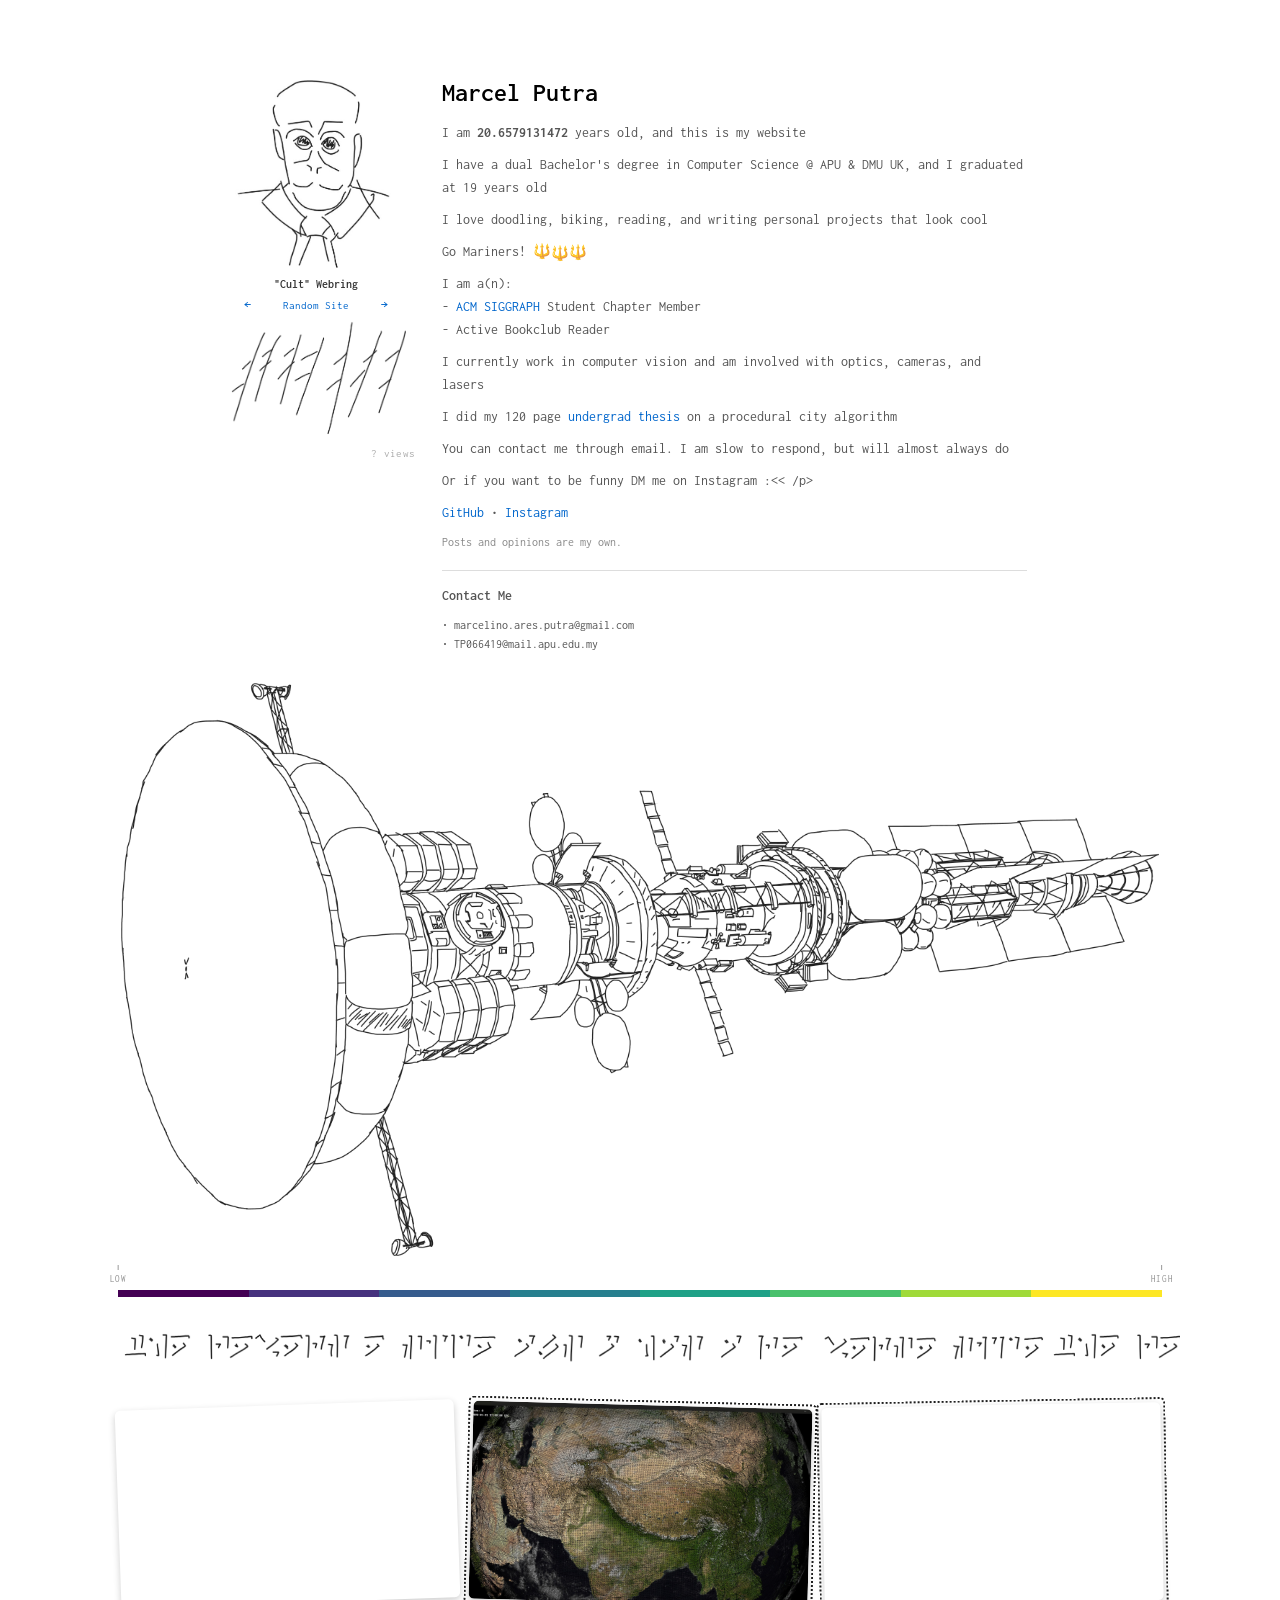
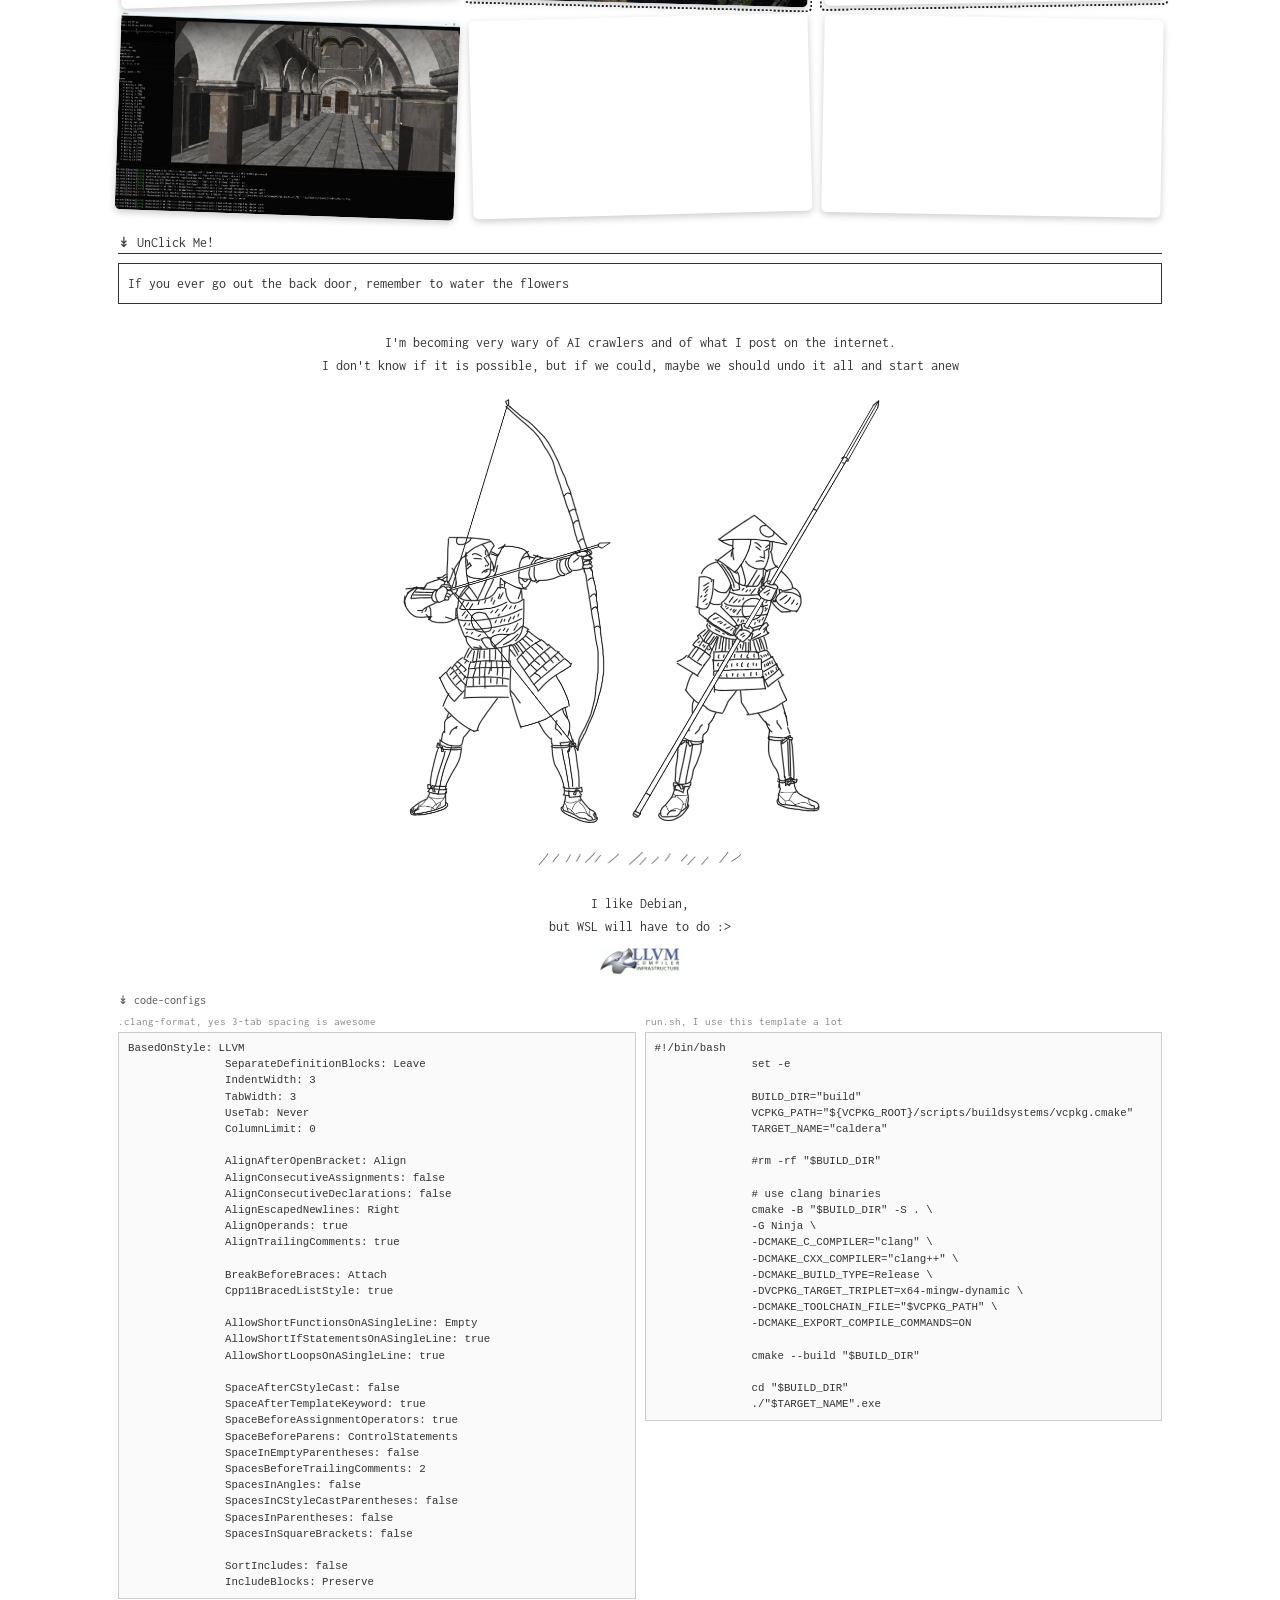
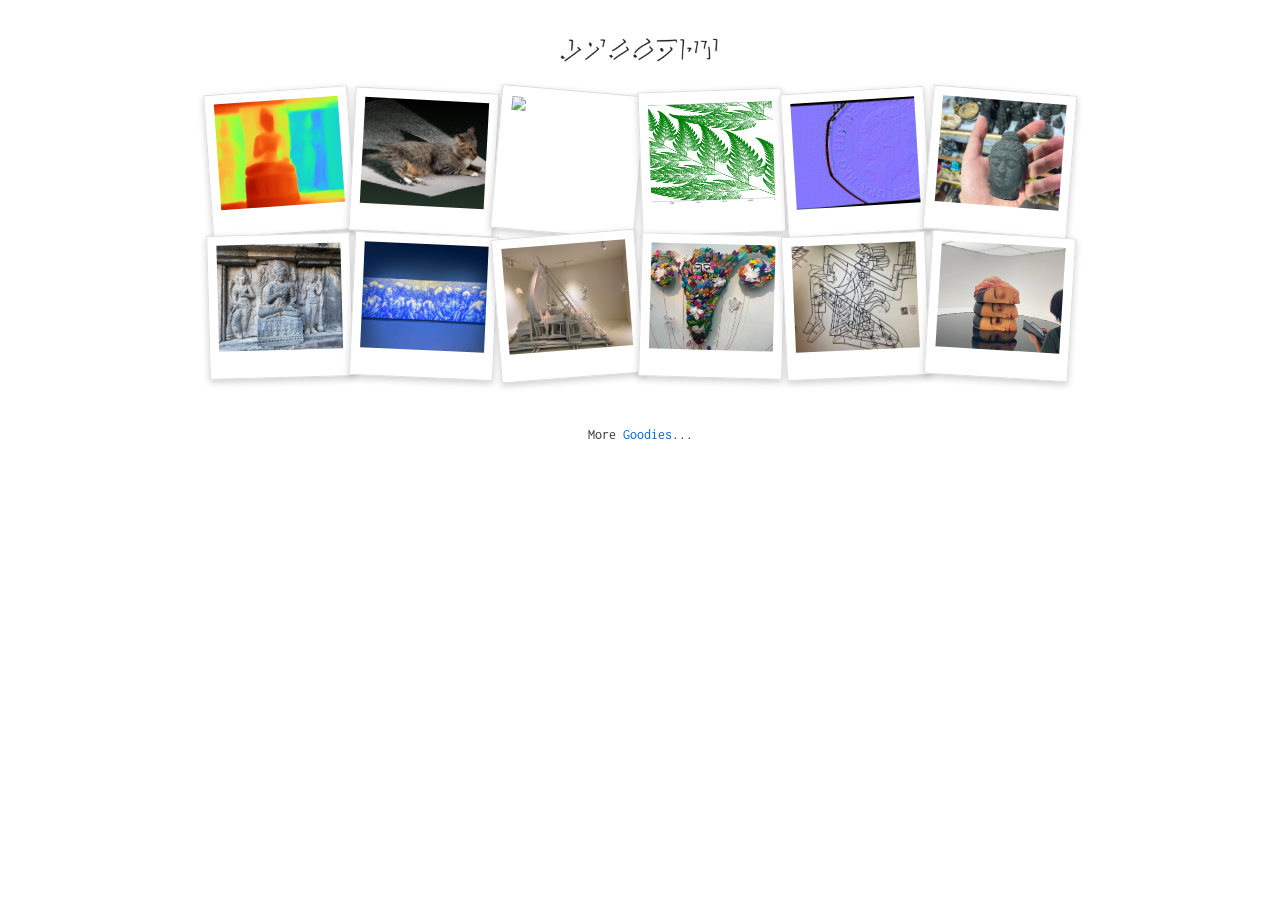
==== commit 14aae5b6: "viridis" ====
--- a/index.html
+++ b/index.html
@@ -101,6 +101,18 @@
          rel="noopener">
          <img src="resources/spacecraft.png" alt="spacecraft">
       </a>
+   </div>
+
+   <div class="scibar">
+      <span class="scibar-tick scibar-tick-low">
+         <span class="scibar-tick-mark"></span>
+         <span class="scibar-tick-label">low</span>
+      </span>
+      <span class="scibar-tick scibar-tick-high">
+         <span class="scibar-tick-mark"></span>
+         <span class="scibar-tick-label">high</span>
+      </span>
+      <div class="scibar-bar"></div>
    </div>
 
    <div class="proverb-separator">
--- a/style.css
+++ b/style.css
@@ -31,6 +31,61 @@
 }
 
 /* index */
+
+.scibar {
+    position: relative;
+    max-width: 1200px;
+    margin: 34px auto 20px;
+    padding: 0 20px;
+}
+
+.scibar-bar {
+    height: 8px;
+    border-radius: 0;
+    background: linear-gradient(to right,
+        #440154 0%, #440154 12.5%,
+        #46327e 12.5%, #46327e 25%,
+        #365c8d 25%, #365c8d 37.5%,
+        #277f8e 37.5%, #277f8e 50%,
+        #1fa187 50%, #1fa187 62.5%,
+        #4ac16d 62.5%, #4ac16d 75%,
+        #a0da39 75%, #a0da39 87.5%,
+        #fde725 87.5%, #fde725 100%);
+}
+
+.scibar-tick {
+    position: absolute;
+    bottom: 100%;
+    margin-bottom: 3px;
+    display: flex;
+    flex-direction: column;
+    align-items: center;
+    gap: 2px;
+    pointer-events: none;
+}
+
+.scibar-tick-low {
+    left: 20px;
+    transform: translateX(-50%);
+}
+
+.scibar-tick-high {
+    right: 20px;
+    transform: translateX(50%);
+}
+
+.scibar-tick-mark {
+    width: 1px;
+    height: 6px;
+    background: #999;
+}
+
+.scibar-tick-label {
+    font-size: 0.65rem;
+    color: #888;
+    text-transform: uppercase;
+    letter-spacing: 0.06em;
+}
 
 .spacecraft-banner {
     max-width: 1200px;
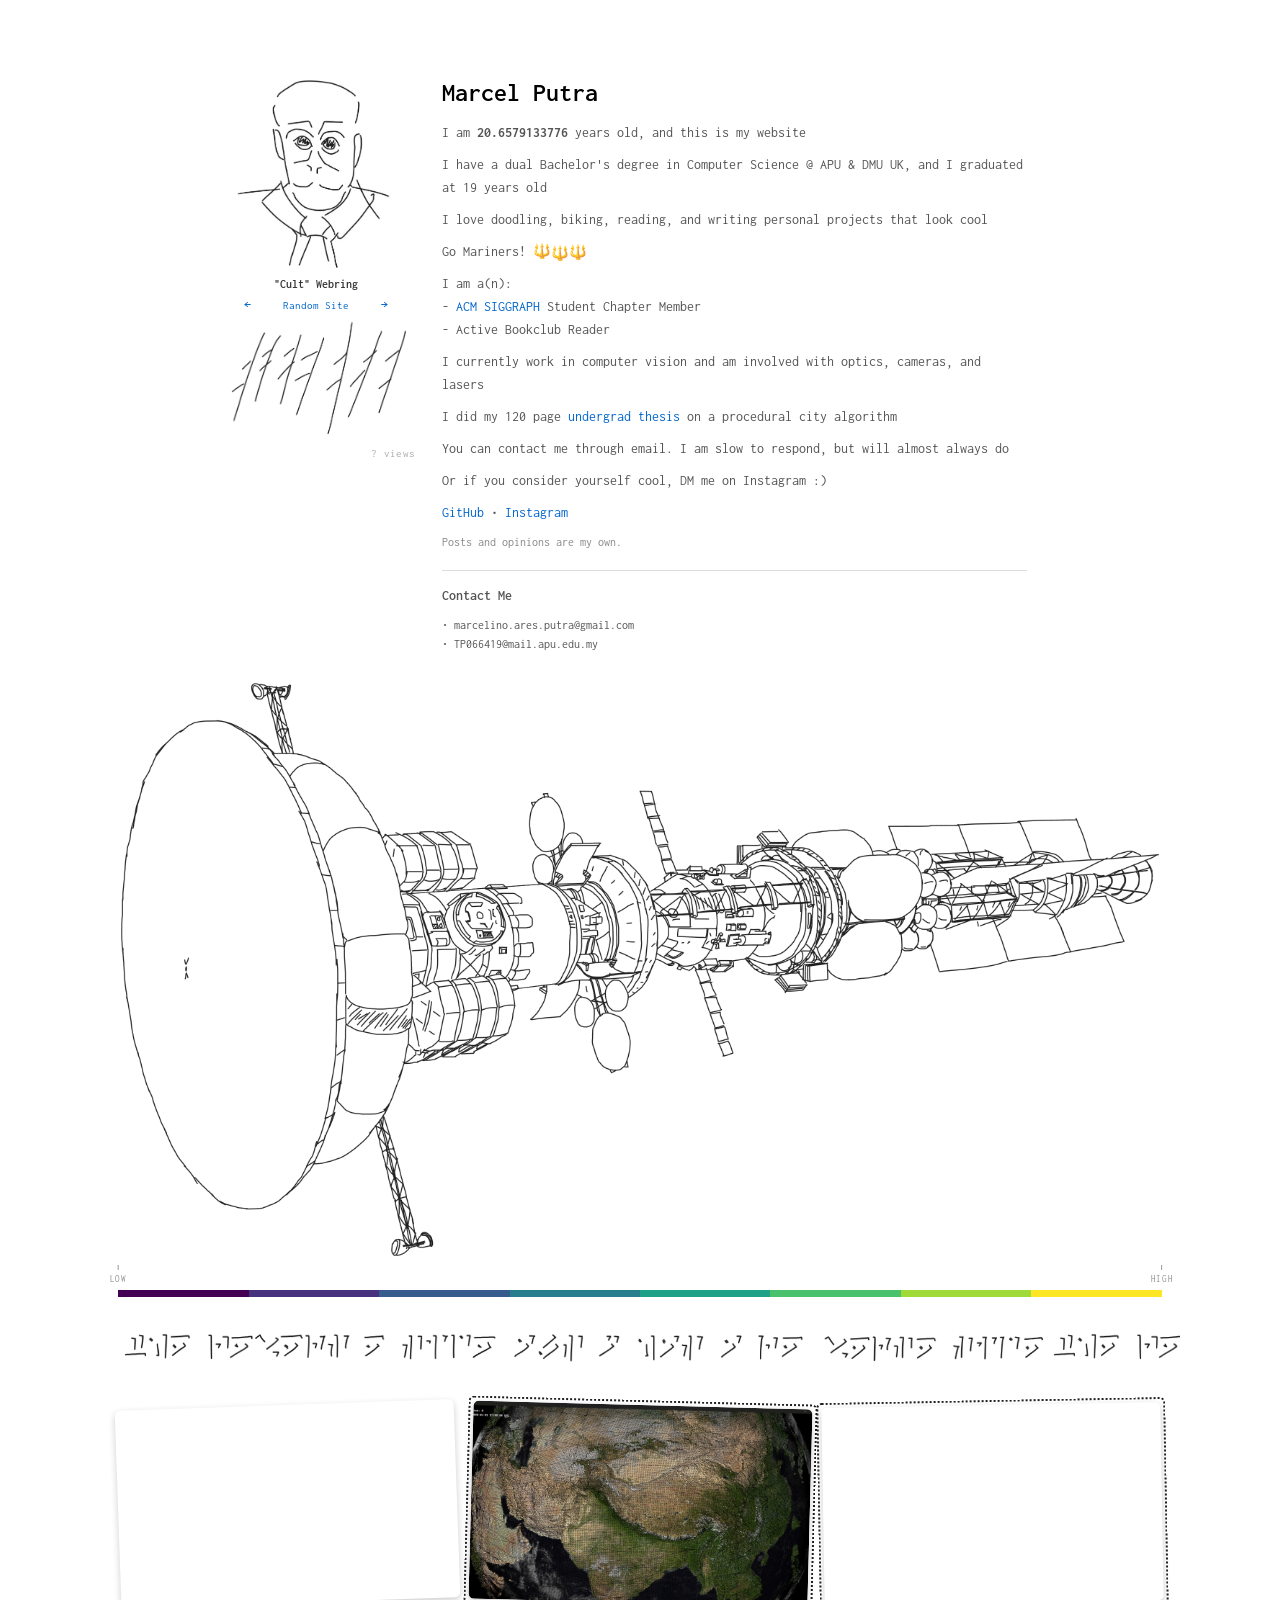
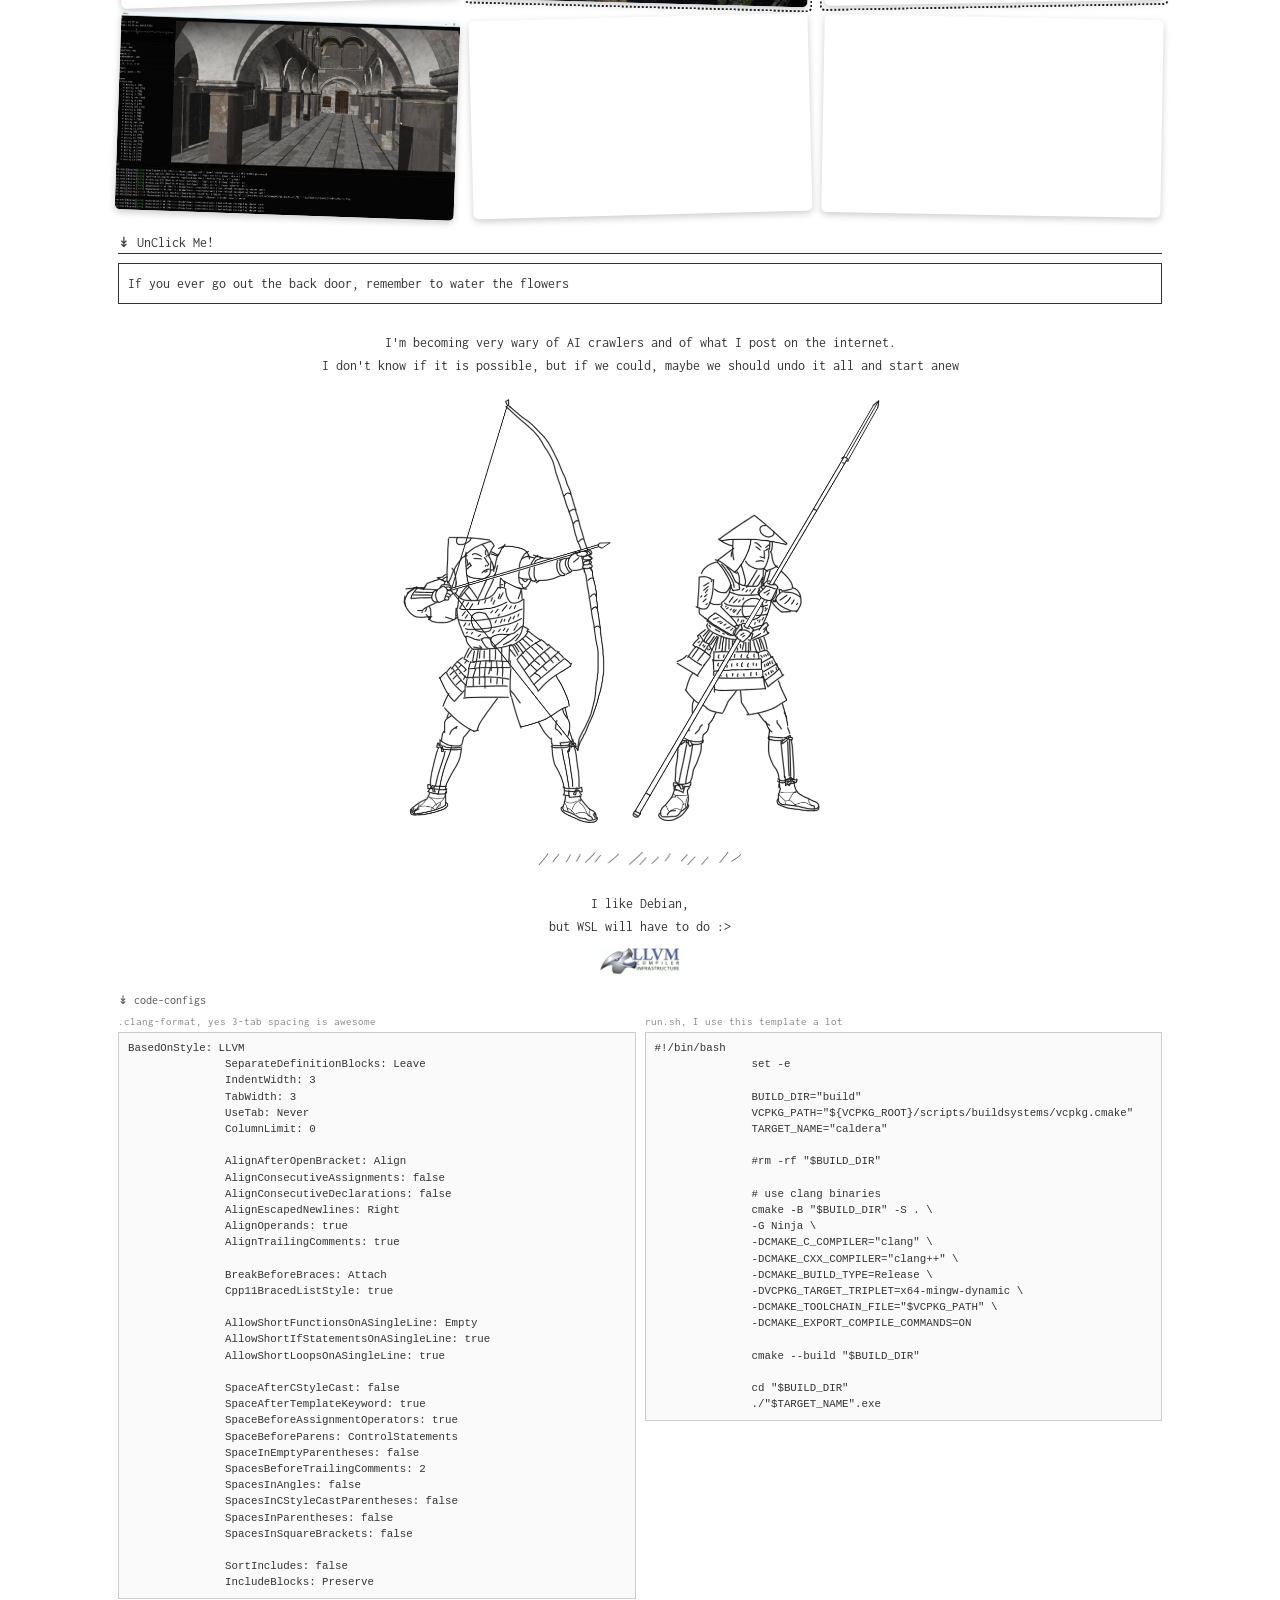
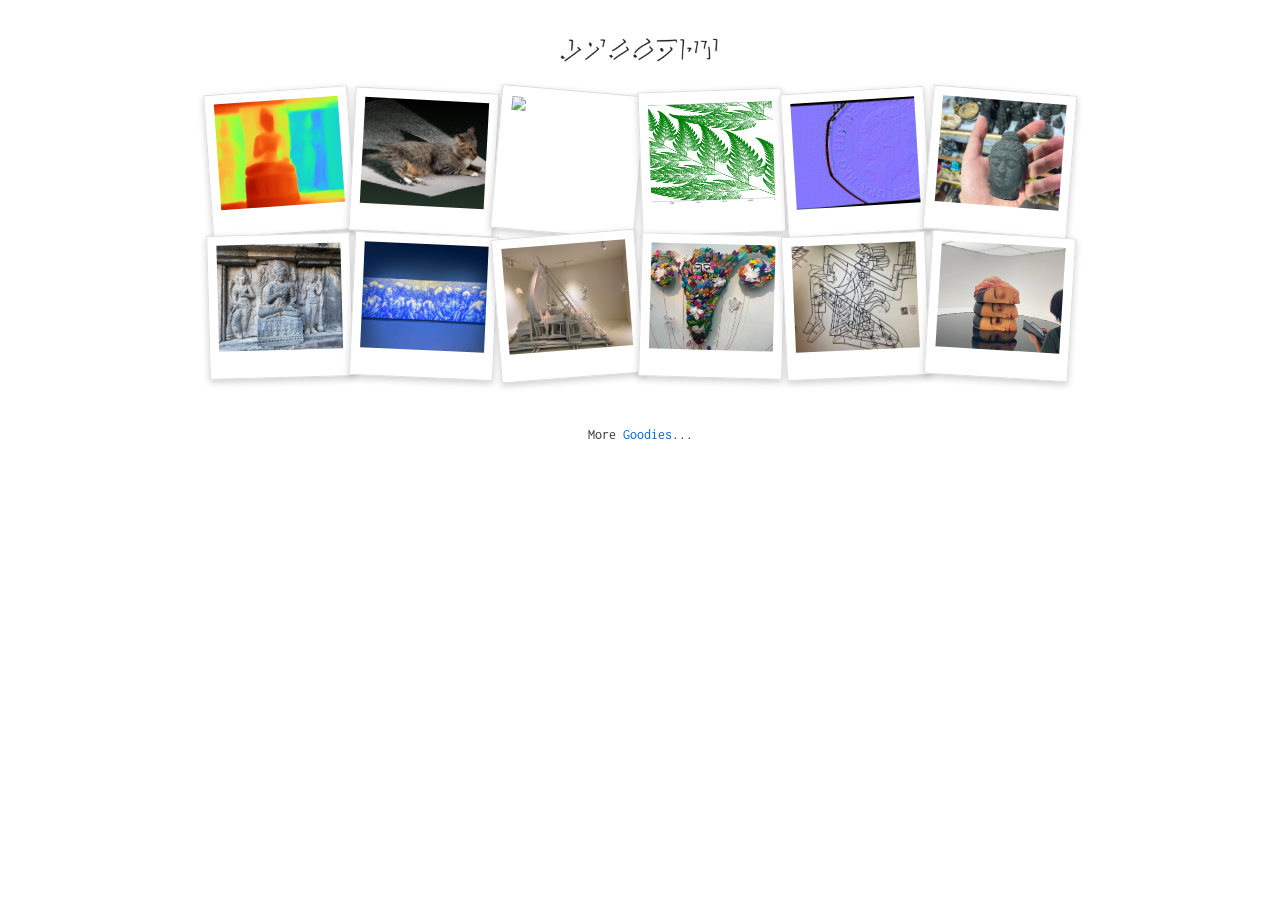
==== commit a2a6cf98: "fix" ====
--- a/index.html
+++ b/index.html
@@ -75,7 +75,7 @@
          </p>
 
          <p>You can contact me through email. I am slow to respond, but will almost always do</p>
-         <p>Or if you want to be funny DM me on Instagram :<< /p>
+         <p>Or if you consider yourself cool, DM me on Instagram :)</p>
 
                <p class="links">
                   <!-- <a href="projects.html">Projects</a> • -->
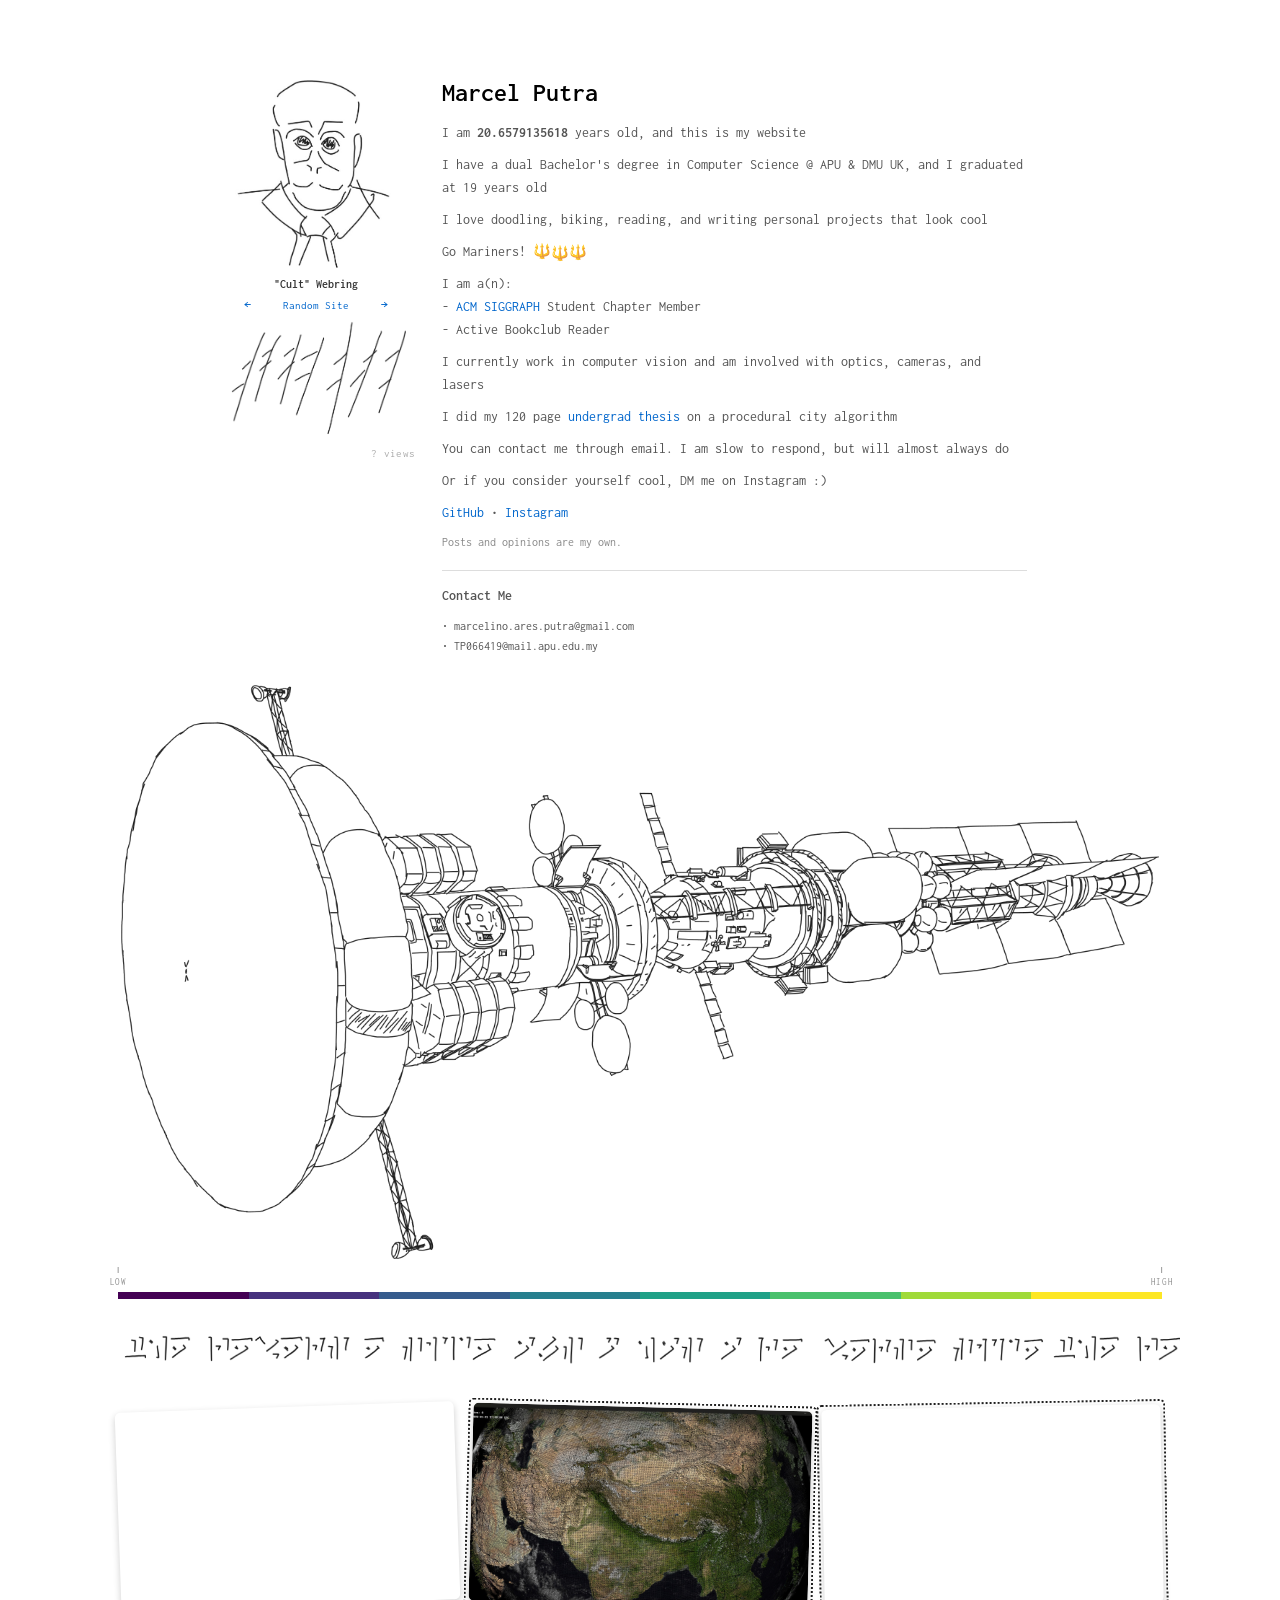
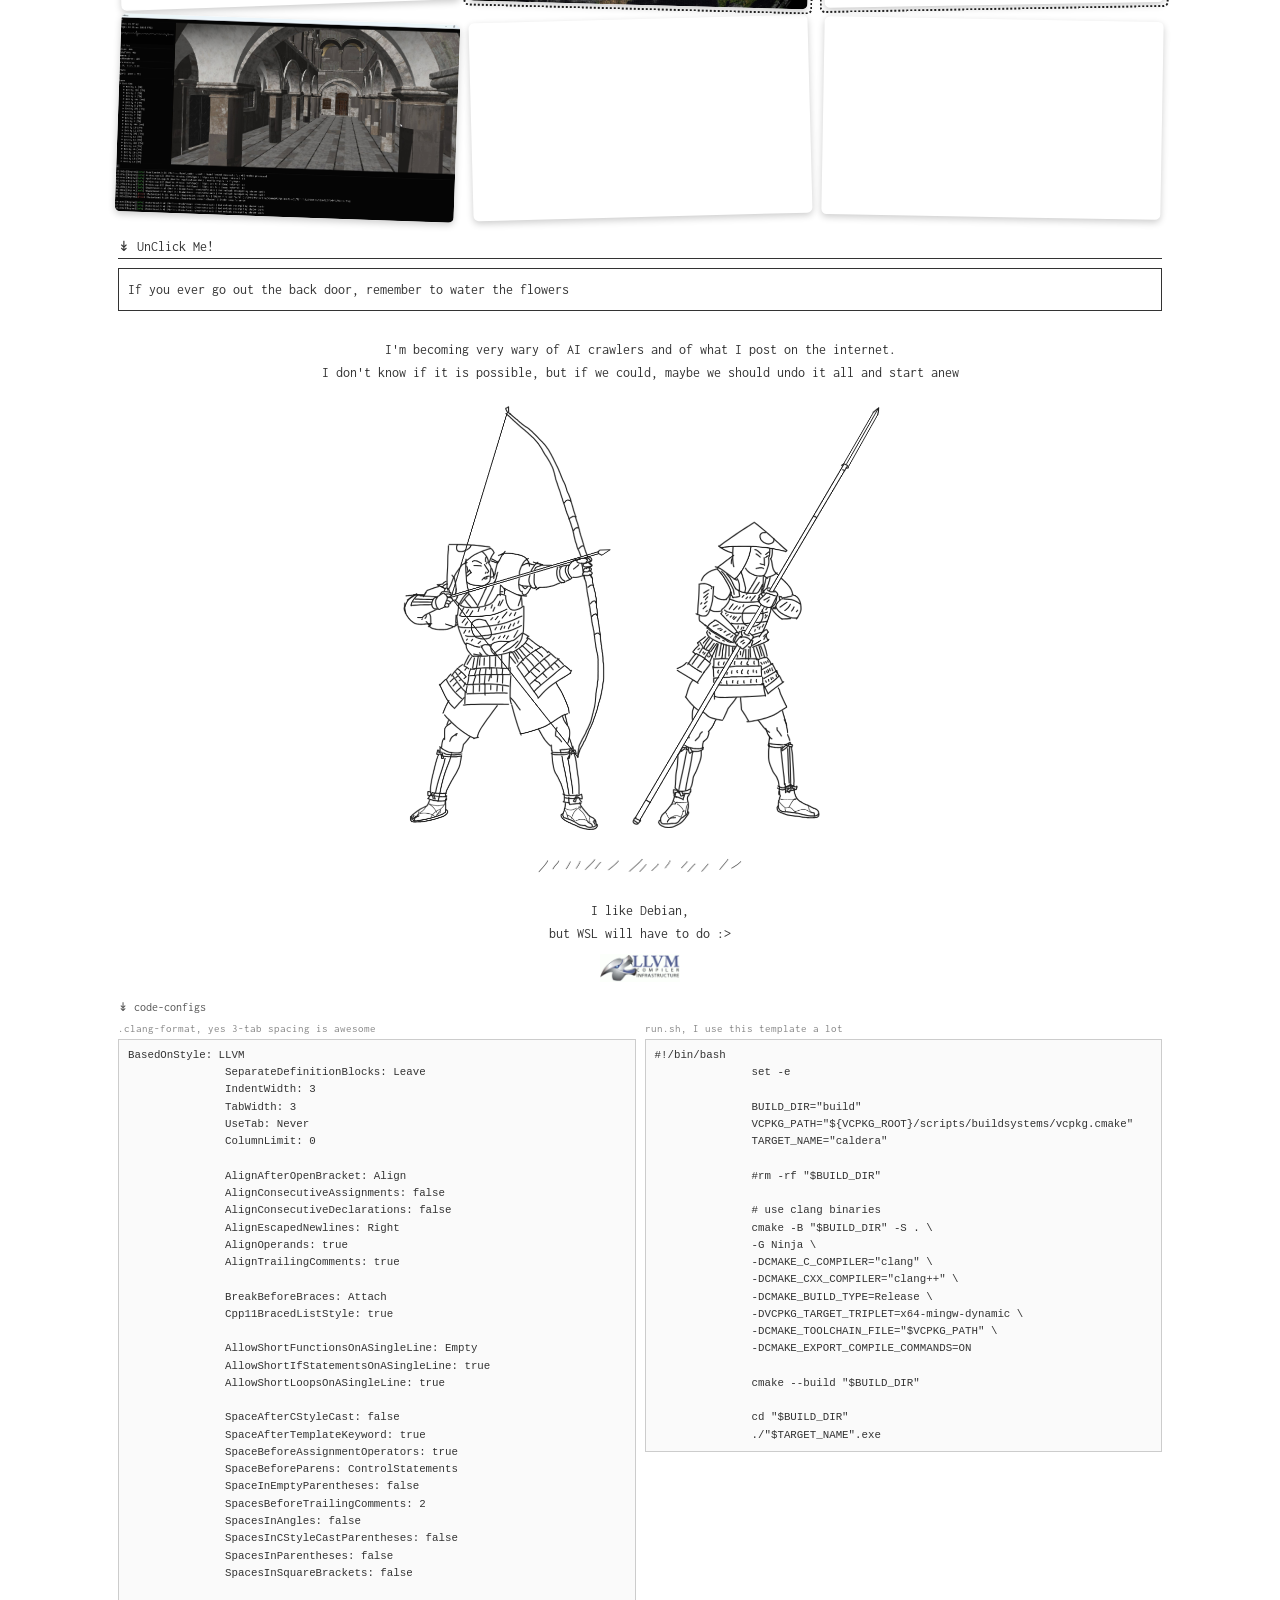
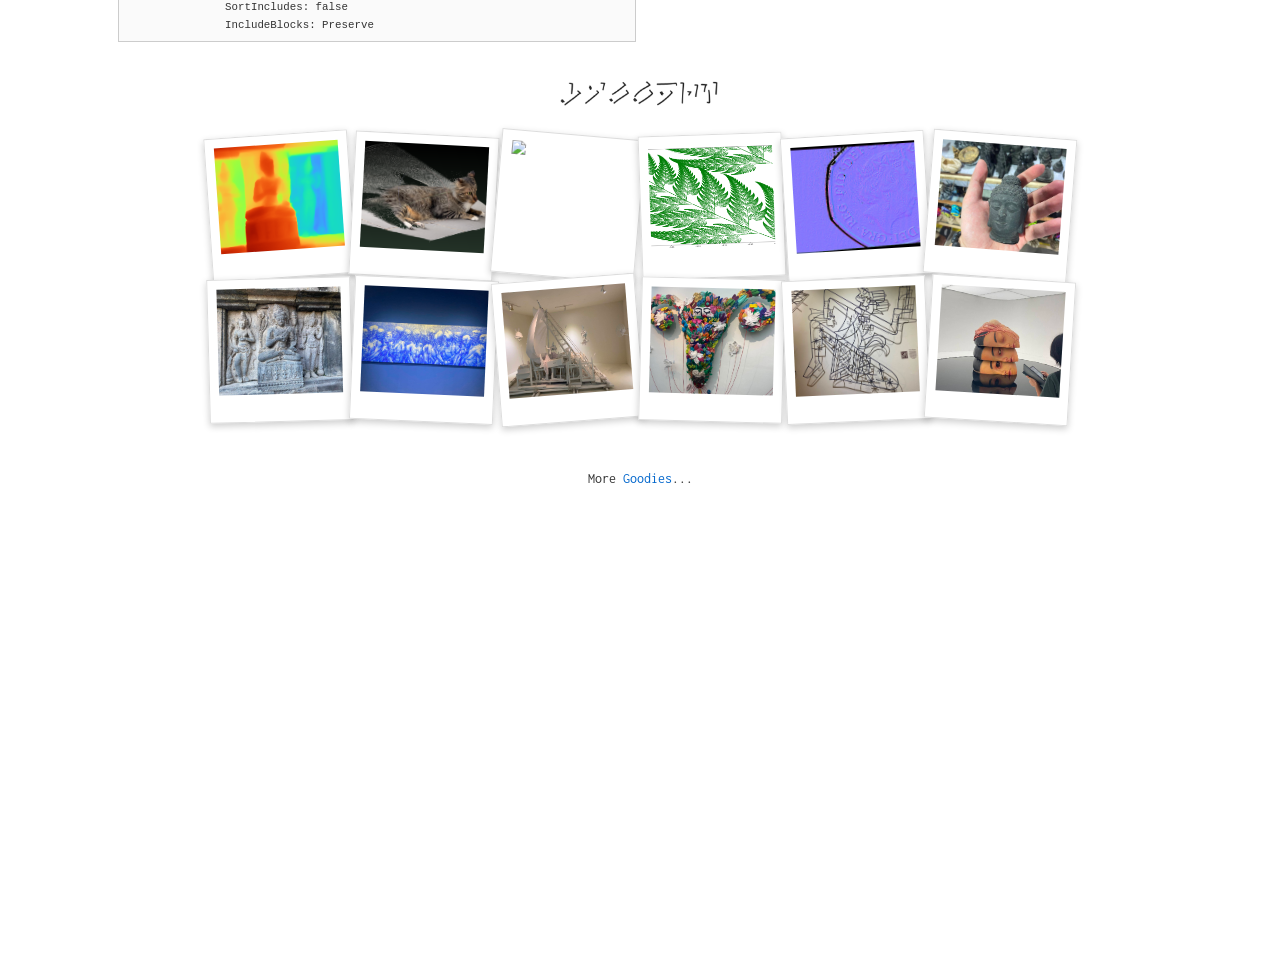
==== commit d3ada167: "remove pairs" ====
--- a/index.html
+++ b/index.html
@@ -129,37 +129,37 @@
 
       <div class="showcase-grid">
          <a href="https://github.com/mrclputra/qt6-viewer" target="_blank" style="--r: -2deg;">
-            <video src="resources/caldera_25_05_2026.mp4" class="showcase-img" data-pair="4" autoplay loop muted
+            <video src="resources/caldera_25_05_2026.mp4" class="showcase-img" autoplay loop muted
                playsinline></video>
-            <img src="resources/Caldera_UfhpCkFnvW.jpg" class="showcase-img" data-pair="4">
-            <img src="resources/Caldera_GHI6KrxQre.jpg" class="showcase-img" data-pair="4">
+            <img src="resources/Caldera_UfhpCkFnvW.jpg" class="showcase-img">
+            <img src="resources/Caldera_GHI6KrxQre.jpg" class="showcase-img">
          </a>
          <a href="https://github.com/mrclputra/bevy_tracksat" target="_blank" class="featured" style="--r: 1.5deg;">
-            <img src="resources/mountains.jpg" class="showcase-img" data-pair="1">
-            <video src="resources/tracksat.mp4" class="showcase-img" data-pair="1" autoplay loop muted
+            <img src="resources/mountains.jpg" class="showcase-img">
+            <video src="resources/tracksat.mp4" class="showcase-img" autoplay loop muted
                playsinline></video>
-            <img src="resources/satellites.png" class="showcase-img" data-pair="1">
+            <img src="resources/satellites.png" class="showcase-img">
          </a>
          <a href="https://github.com/mrclputra/bevy_citygen_V3" target="_blank" class="featured" style="--r: -1deg;">
-            <video src="resources/voronoi_editor.mp4" class="showcase-img" data-pair="2" autoplay loop muted
+            <video src="resources/voronoi_editor.mp4" class="showcase-img" autoplay loop muted
                playsinline></video>
-            <img src="resources/fyp_v2.png" class="showcase-img" data-pair="2">
-            <img src="resources/buildings.png" class="showcase-img" data-pair="2">
+            <img src="resources/fyp_v2.png" class="showcase-img">
+            <img src="resources/buildings.png" class="showcase-img">
          </a>
          <a href="https://github.com/mrclputra/MerlinGL" target="_blank" style="--r: 2deg;">
-            <img src="resources/Sandbox_CJQ0hVdbmF.jpg" class="showcase-img" data-pair="3">
-            <img src="resources/Sandbox_YjYo35QXNg.png" class="showcase-img" data-pair="3">
-            <img src="resources/Sandbox_zfsBJucI4Y.jpg" class="showcase-img" data-pair="3">
-            <!-- <img src="resources/Sandbox.png" class="showcase-img" data-pair="3"> -->
+            <img src="resources/Sandbox_CJQ0hVdbmF.jpg" class="showcase-img">
+            <img src="resources/Sandbox_YjYo35QXNg.png" class="showcase-img">
+            <img src="resources/Sandbox_zfsBJucI4Y.jpg" class="showcase-img">
+            <!-- <img src="resources/Sandbox.png" class="showcase-img"> -->
          </a>
          <a href="https://github.com/mrclputra/KestrelGL" target="_blank" style="--r: -1.5deg;">
-            <video src="resources/KestrelGL_GABdJiYaBU.mp4" class="showcase-img" data-pair="5" autoplay loop muted
+            <video src="resources/KestrelGL_GABdJiYaBU.mp4" class="showcase-img" autoplay loop muted
                playsinline></video>
-            <img src="resources/KestrelGL_D5BrKsnBUd.jpg" class="showcase-img" data-pair="5">
-            <img src="resources/KestrelGL_TpyQbNgv4p.jpg" class="showcase-img" data-pair="5">
-            <!-- <img src="resources/KestrelGL_wire.png" class="showcase-img" data-pair="5"> -->
-            <img src="resources/KestrelGL_EySC2QW3BR.png" class="showcase-img" data-pair="5">
-            <img src="resources/KestrelGL_pdy57cjh6y.png" class="showcase-img" data-pair="5">
+            <img src="resources/KestrelGL_D5BrKsnBUd.jpg" class="showcase-img">
+            <img src="resources/KestrelGL_TpyQbNgv4p.jpg" class="showcase-img">
+            <!-- <img src="resources/KestrelGL_wire.png" class="showcase-img"> -->
+            <img src="resources/KestrelGL_EySC2QW3BR.png" class="showcase-img">
+            <img src="resources/KestrelGL_pdy57cjh6y.png" class="showcase-img">
          </a>
          <a href="https://github.com/mrclputra/Glff" target="_blank" style="--r: 1deg;">
             <video src="resources/topgun.mp4" class="showcase-img" autoplay loop muted playsinline></video>
--- a/style.css
+++ b/style.css
@@ -101,10 +101,6 @@
     margin: 0 auto;
 }
 
-/* spacecraft.png is much wider than tall, so on narrow portrait phones
-   it renders as a thin strip. Rotating it 90deg lets it use the phone's
-   full height instead, since portrait phone aspect ratios are close to
-   this image's landscape aspect ratio rotated on its side. */
 @media (max-width: 600px) and (orientation: portrait) {
     .spacecraft-banner {
         width: 100%;
@@ -281,7 +277,6 @@
 
 .contact-details {
     font-size: 0.85rem;
-    line-height: 1.5;
 }
 
 .view-counter {
@@ -572,7 +567,6 @@
     cursor: pointer;
     border-bottom: 1px solid #333;
     font-size: 1.0rem;
-    line-height: 1.4;
 }
 
 .quote summary::before {
@@ -591,7 +585,6 @@
     margin-top: 10px;
     padding: 10px;
     border: 1px solid #333;
-    line-height: 1.5;
 }
 
 .extras > a img {
@@ -647,7 +640,6 @@
     padding: 8px 10px;
     border: 1px solid #ccc;
     font-size: 0.75rem;
-    line-height: 1.5;
     color: #333;
     background: #fafafa;
     text-align: left;
@@ -762,7 +754,6 @@
 .lightbox-caption {
     margin-top: 12px;
     font-size: 0.95rem;
-    line-height: 1.5;
     color: #333;
 }
 
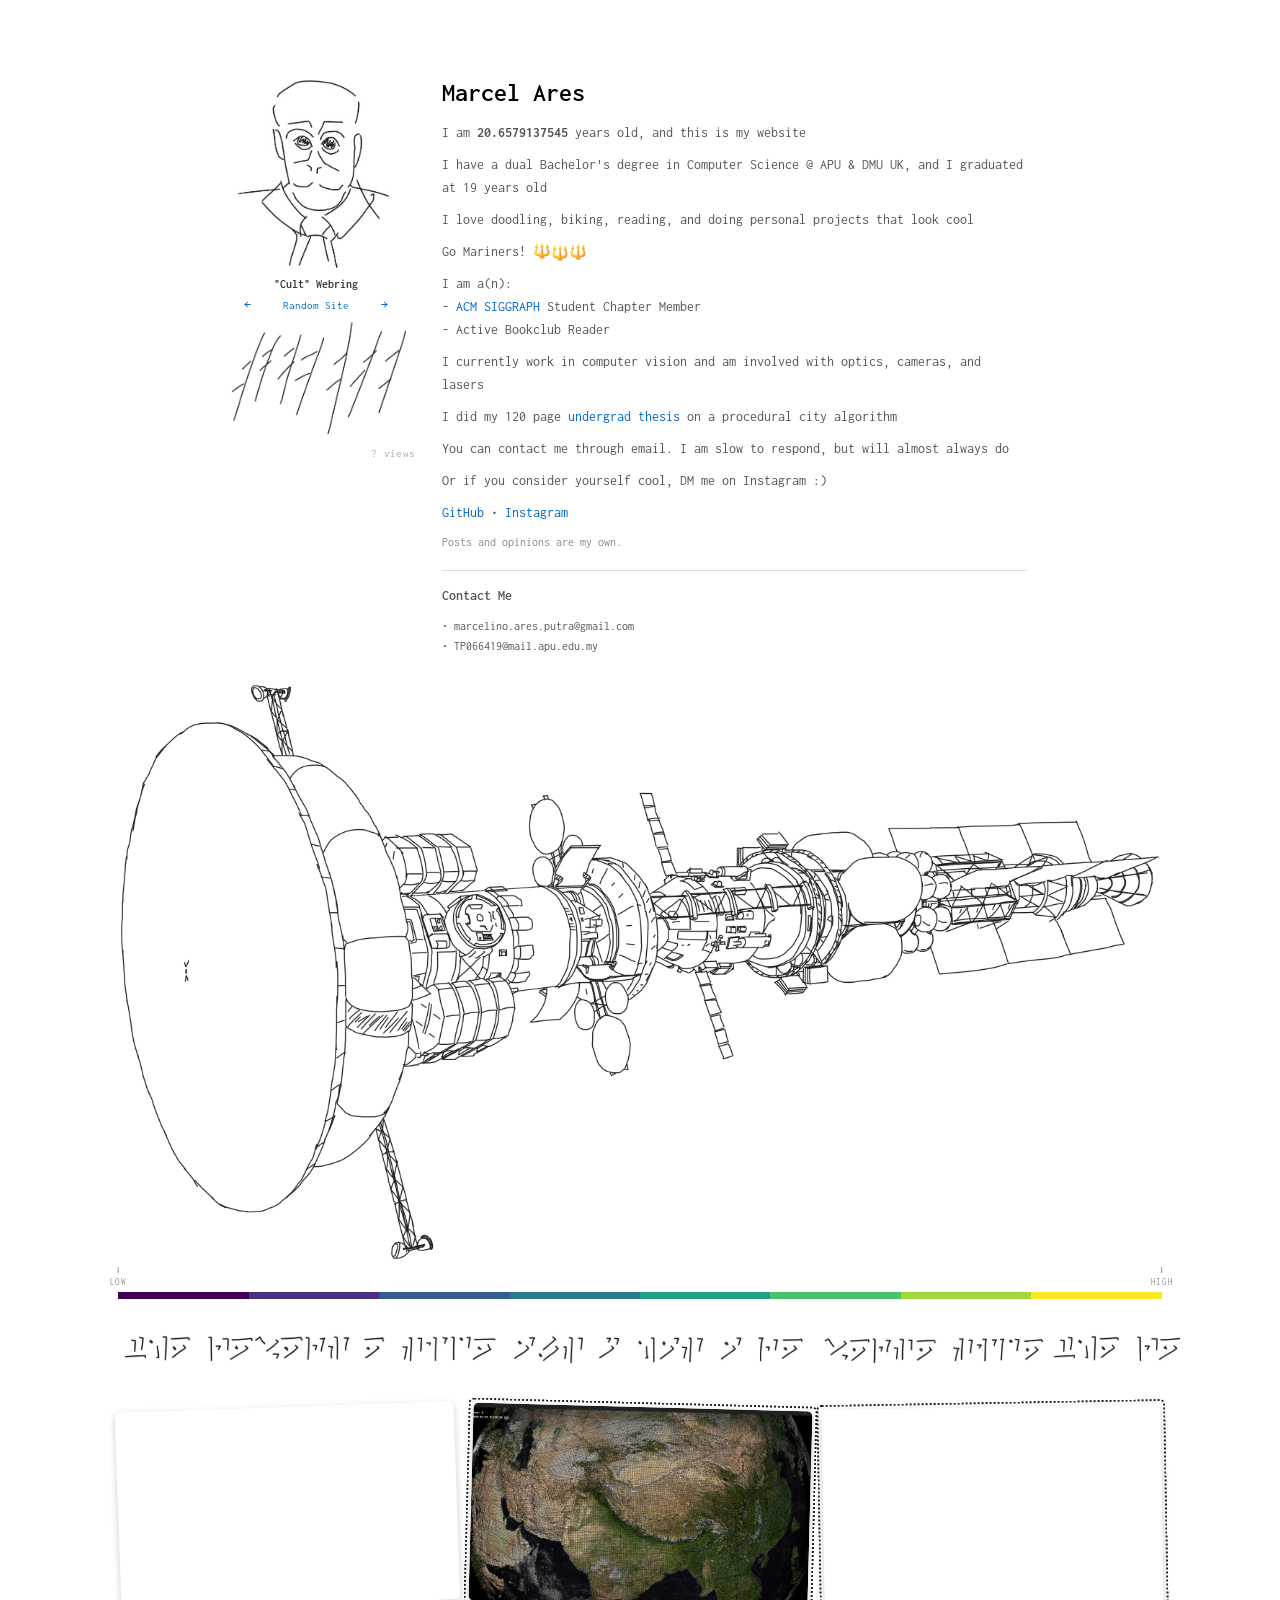
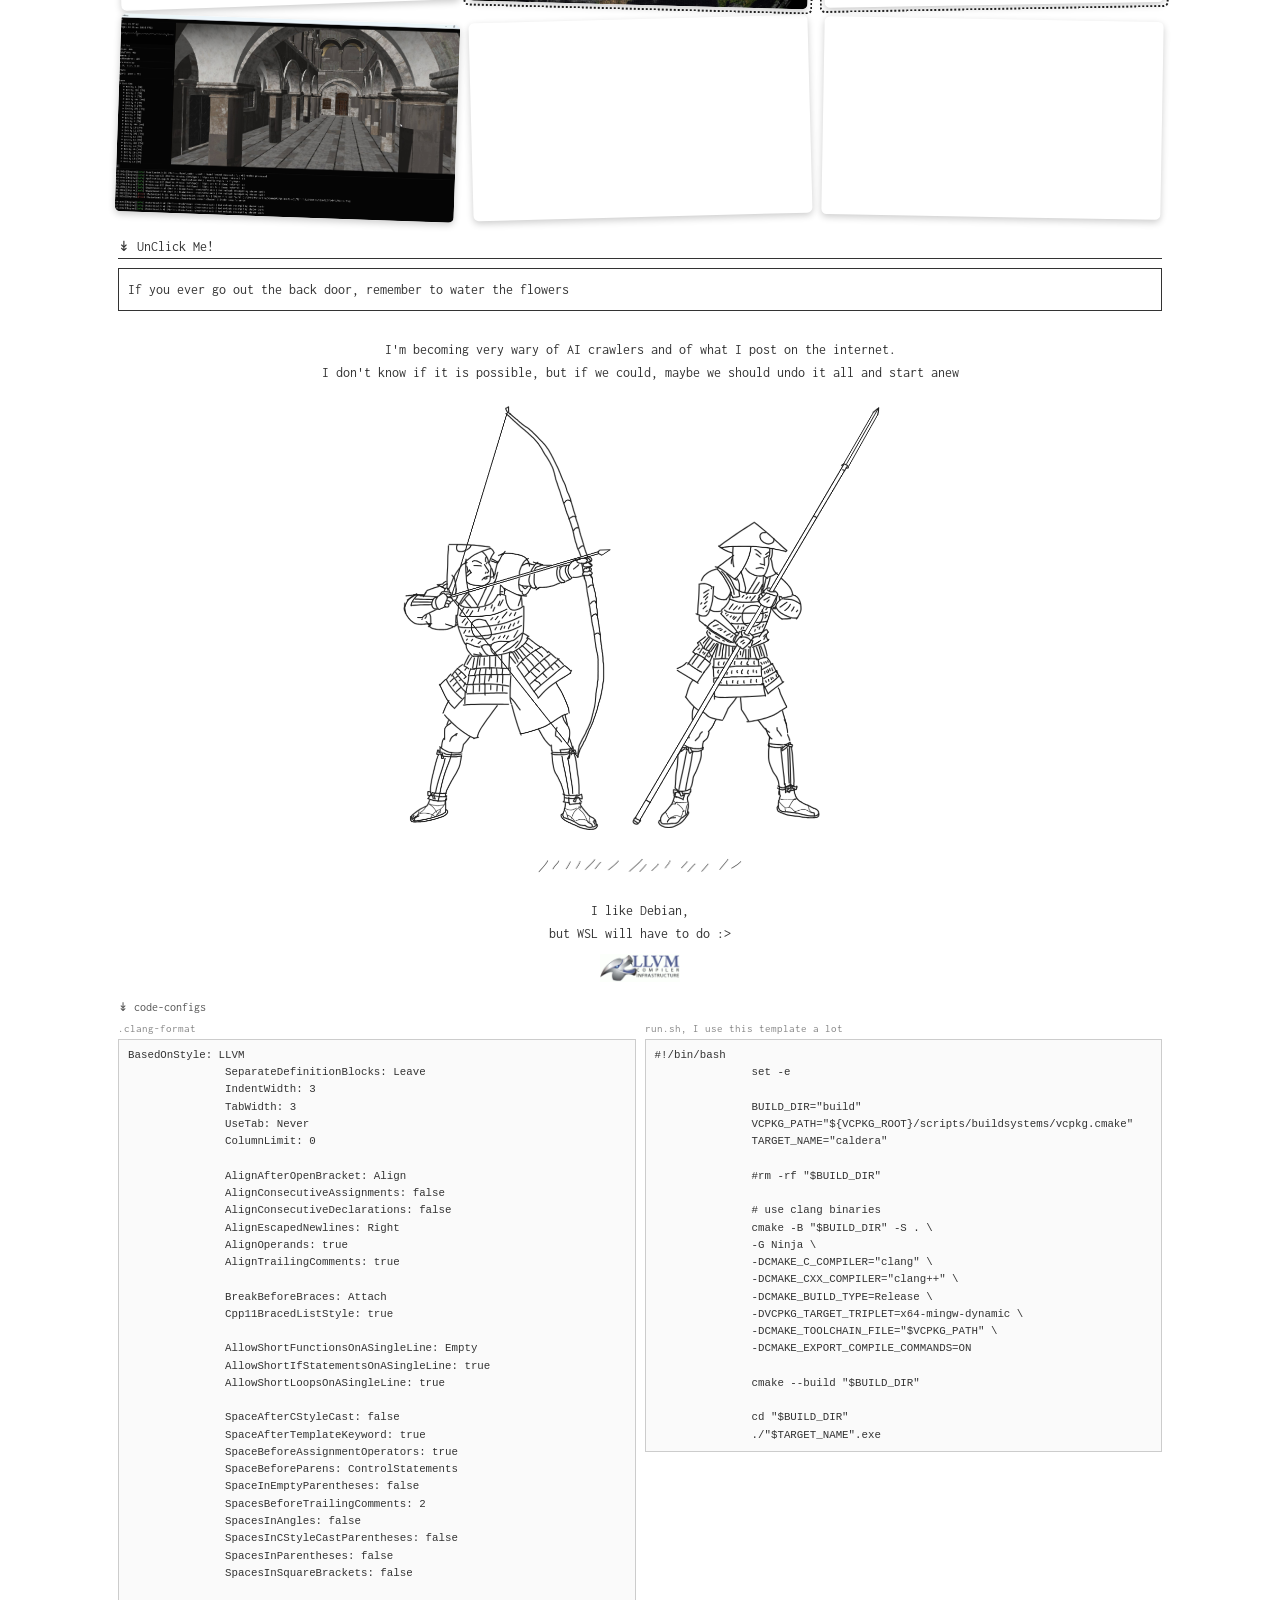
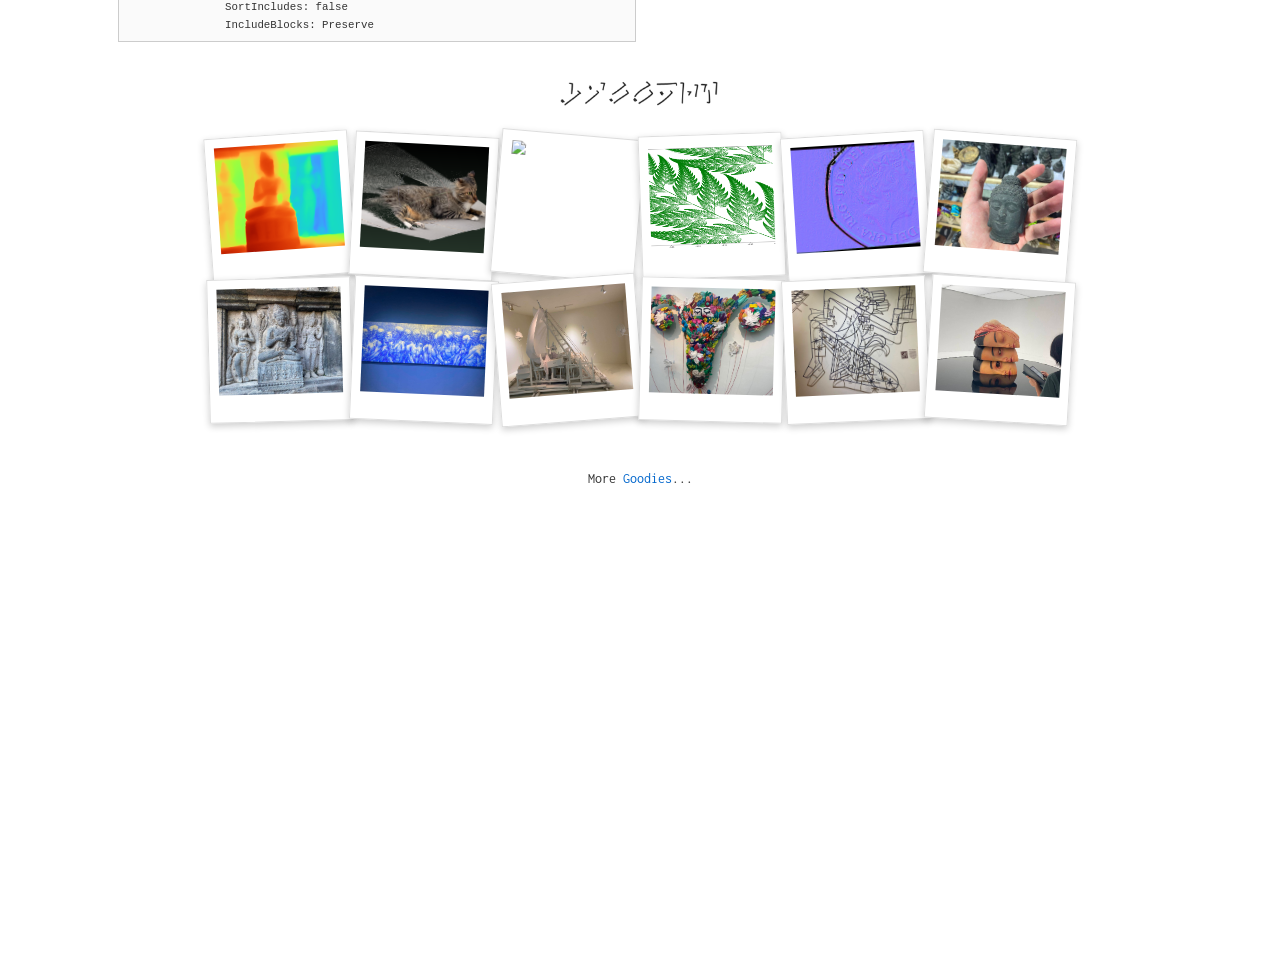
==== commit def9fa99: "changes" ====
--- a/index.html
+++ b/index.html
@@ -4,7 +4,7 @@
 <head>
    <meta charset="UTF-8">
    <meta name="viewport" content="width=device-width, initial-scale=1.0">
-   <title>mrclputra</title> <!-- thinking of finding a better title sometime -->
+   <title>Marcel's Website</title> <!-- thinking of finding a better title sometime -->
 
    <script src="projects.js" defer></script>
    <script src="lightbox.js" defer></script>
@@ -49,15 +49,19 @@
       </div>
 
       <div class="info">
-         <h1>Marcel Putra</h1>
+         <h1>Marcel Ares</h1>
+         <!-- TODO: add pronunciation here and explanation for my name here... maybe link to a new page? I should probably write my own little wiki just for it-->
+         <!-- https://penelope.uchicago.edu/Thayer/E/Roman/Texts/Plutarch/Lives/Marcellus*.html -->
+         <!-- describes the name link between Marcel and Ares -->
+         <!-- also mention the saints Marcellus the martyr and the pope -->
+
+         <!-- in my eyes philip brought peace to the greek city-states-->
 
          <p>I am <b><span id="age">20</span></b> years old, and this is my website</p>
-         <!-- <p>I've graduated with a double Bachelor's degree in Computer Science @ APU & DMU at 19</p> -->
          <p>I have a dual Bachelor's degree in Computer Science @ APU & DMU UK, and I graduated at 19 years old</p>
-         <p>I love doodling, biking, reading, and writing personal projects that look cool</p>
+         <p>I love doodling, biking, reading, and doing personal projects that look cool</p>
          <p>Go Mariners! <span class="wavy-trident" style="--nth:0">🔱</span><span class="wavy-trident"
                style="--nth:1">🔱</span><span class="wavy-trident" style="--nth:2">🔱</span></p>
-
          <p>
             I am a(n):<br>
             - <a href="https://www.acm.org/chapters/new-chapters" target="_blank">ACM SIGGRAPH</a> Student Chapter
@@ -77,22 +81,20 @@
          <p>You can contact me through email. I am slow to respond, but will almost always do</p>
          <p>Or if you consider yourself cool, DM me on Instagram :)</p>
 
-               <p class="links">
-                  <!-- <a href="projects.html">Projects</a> • -->
-                  <a href="https://github.com/mrclputra" target="_blank">GitHub</a> •
-                  <a href="https://www.instagram.com/mrclputra/" target="_blank">Instagram</a>
-               </p>
-
-               <p class="disclaimer">Posts and opinions are my own.</p>
-
-               <div class="contact">
-                  <p class="contact-label">Contact Me</p>
-                  <p class="contact-details">
-                     • marcelino.ares.putra@gmail.com<br>
-                     • TP066419@mail.apu.edu.my
-                     <!-- marcelino.ares.putra@gmail.com &nbsp;•&nbsp; TP066419@mail.apu.edu.my -->
-                  </p>
-               </div>
+         <p class="links">
+            <a href="https://github.com/mrclputra" target="_blank">GitHub</a> •
+            <a href="https://www.instagram.com/mrclputra/" target="_blank">Instagram</a>
+         </p>
+
+         <p class="disclaimer">Posts and opinions are my own.</p>
+
+         <div class="contact">
+            <p class="contact-label">Contact Me</p>
+            <p class="contact-details">
+               • marcelino.ares.putra@gmail.com<br>
+               • TP066419@mail.apu.edu.my
+            </p>
+         </div>
       </div>
    </div>
 
@@ -129,20 +131,17 @@
 
       <div class="showcase-grid">
          <a href="https://github.com/mrclputra/qt6-viewer" target="_blank" style="--r: -2deg;">
-            <video src="resources/caldera_25_05_2026.mp4" class="showcase-img" autoplay loop muted
-               playsinline></video>
+            <video src="resources/caldera_25_05_2026.mp4" class="showcase-img" autoplay loop muted playsinline></video>
             <img src="resources/Caldera_UfhpCkFnvW.jpg" class="showcase-img">
             <img src="resources/Caldera_GHI6KrxQre.jpg" class="showcase-img">
          </a>
          <a href="https://github.com/mrclputra/bevy_tracksat" target="_blank" class="featured" style="--r: 1.5deg;">
             <img src="resources/mountains.jpg" class="showcase-img">
-            <video src="resources/tracksat.mp4" class="showcase-img" autoplay loop muted
-               playsinline></video>
+            <video src="resources/tracksat.mp4" class="showcase-img" autoplay loop muted playsinline></video>
             <img src="resources/satellites.png" class="showcase-img">
          </a>
          <a href="https://github.com/mrclputra/bevy_citygen_V3" target="_blank" class="featured" style="--r: -1deg;">
-            <video src="resources/voronoi_editor.mp4" class="showcase-img" autoplay loop muted
-               playsinline></video>
+            <video src="resources/voronoi_editor.mp4" class="showcase-img" autoplay loop muted playsinline></video>
             <img src="resources/fyp_v2.png" class="showcase-img">
             <img src="resources/buildings.png" class="showcase-img">
          </a>
@@ -196,7 +195,7 @@
       <summary>code-configs</summary>
       <div class="code-configs-grid">
          <div>
-            <span class="code-configs-label">.clang-format, yes 3-tab spacing is awesome</span>
+            <span class="code-configs-label">.clang-format</span>
             <pre>BasedOnStyle: LLVM
                SeparateDefinitionBlocks: Leave
                IndentWidth: 3
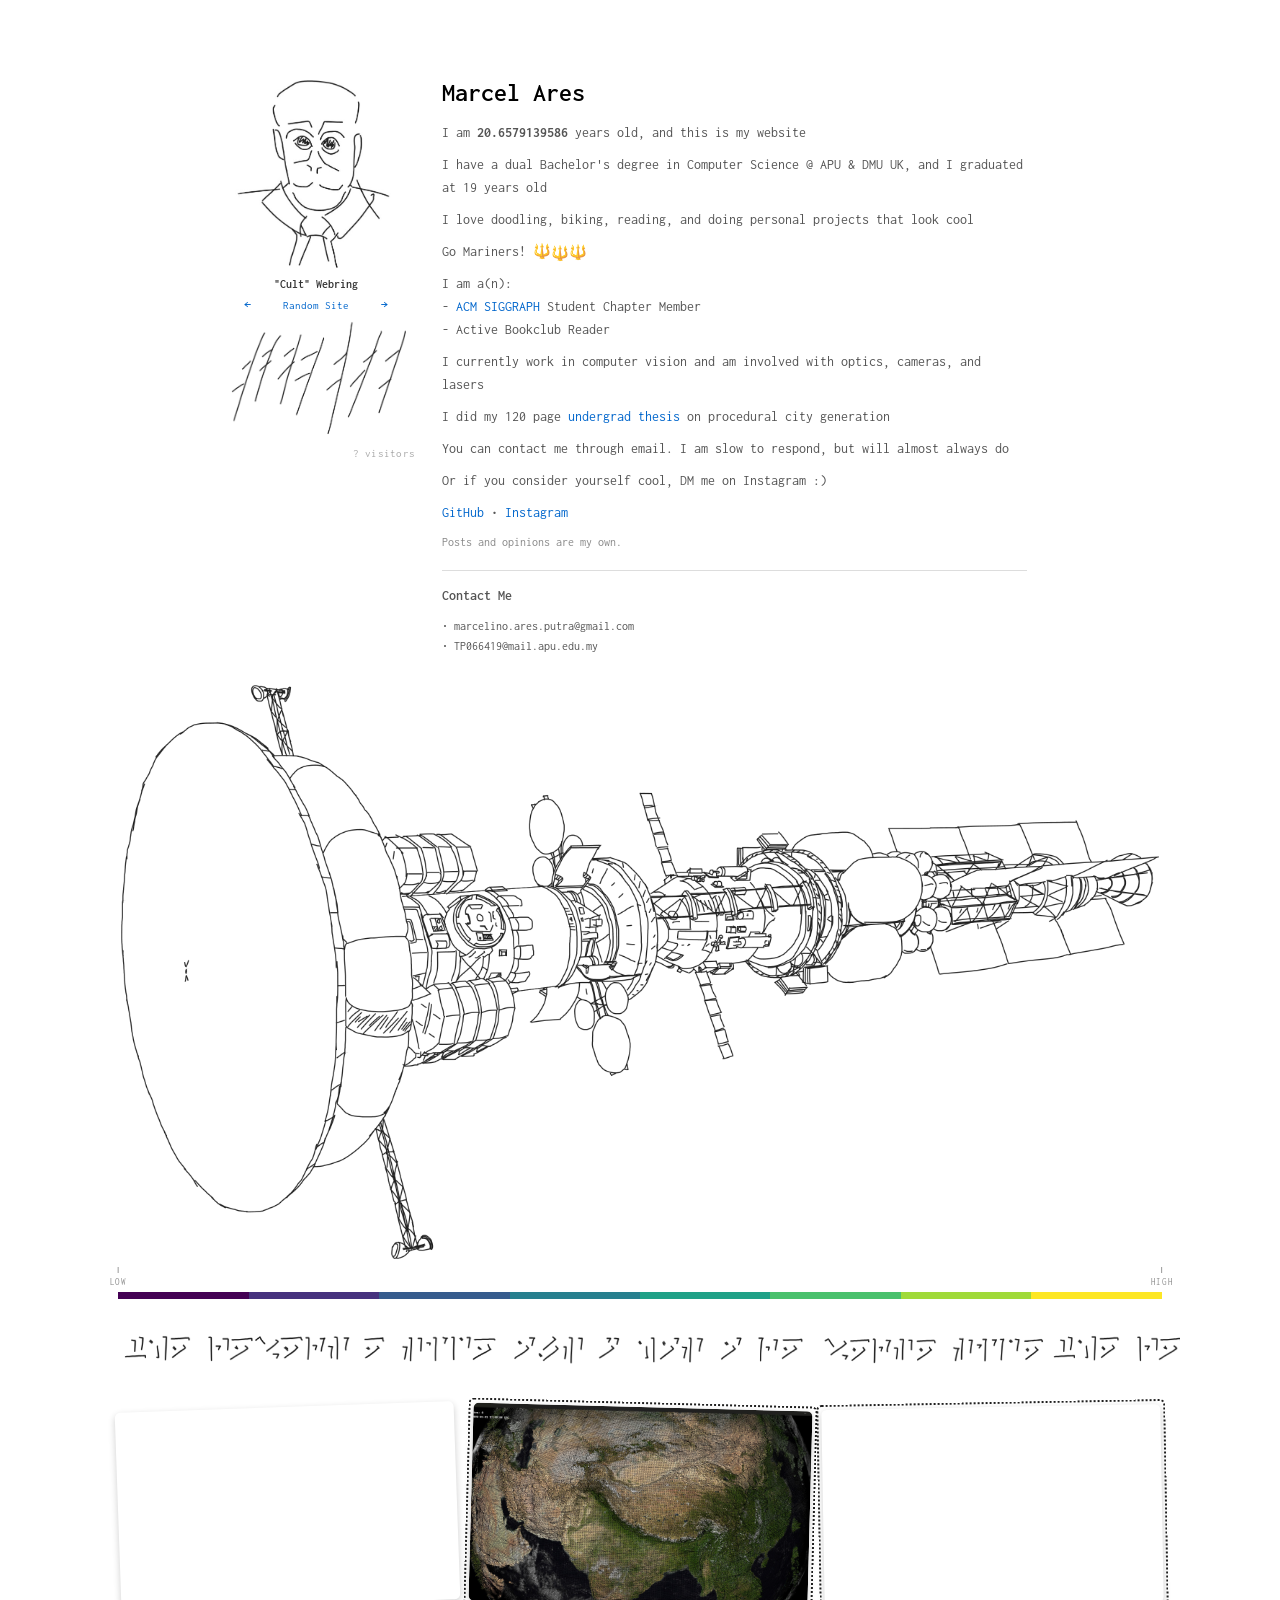
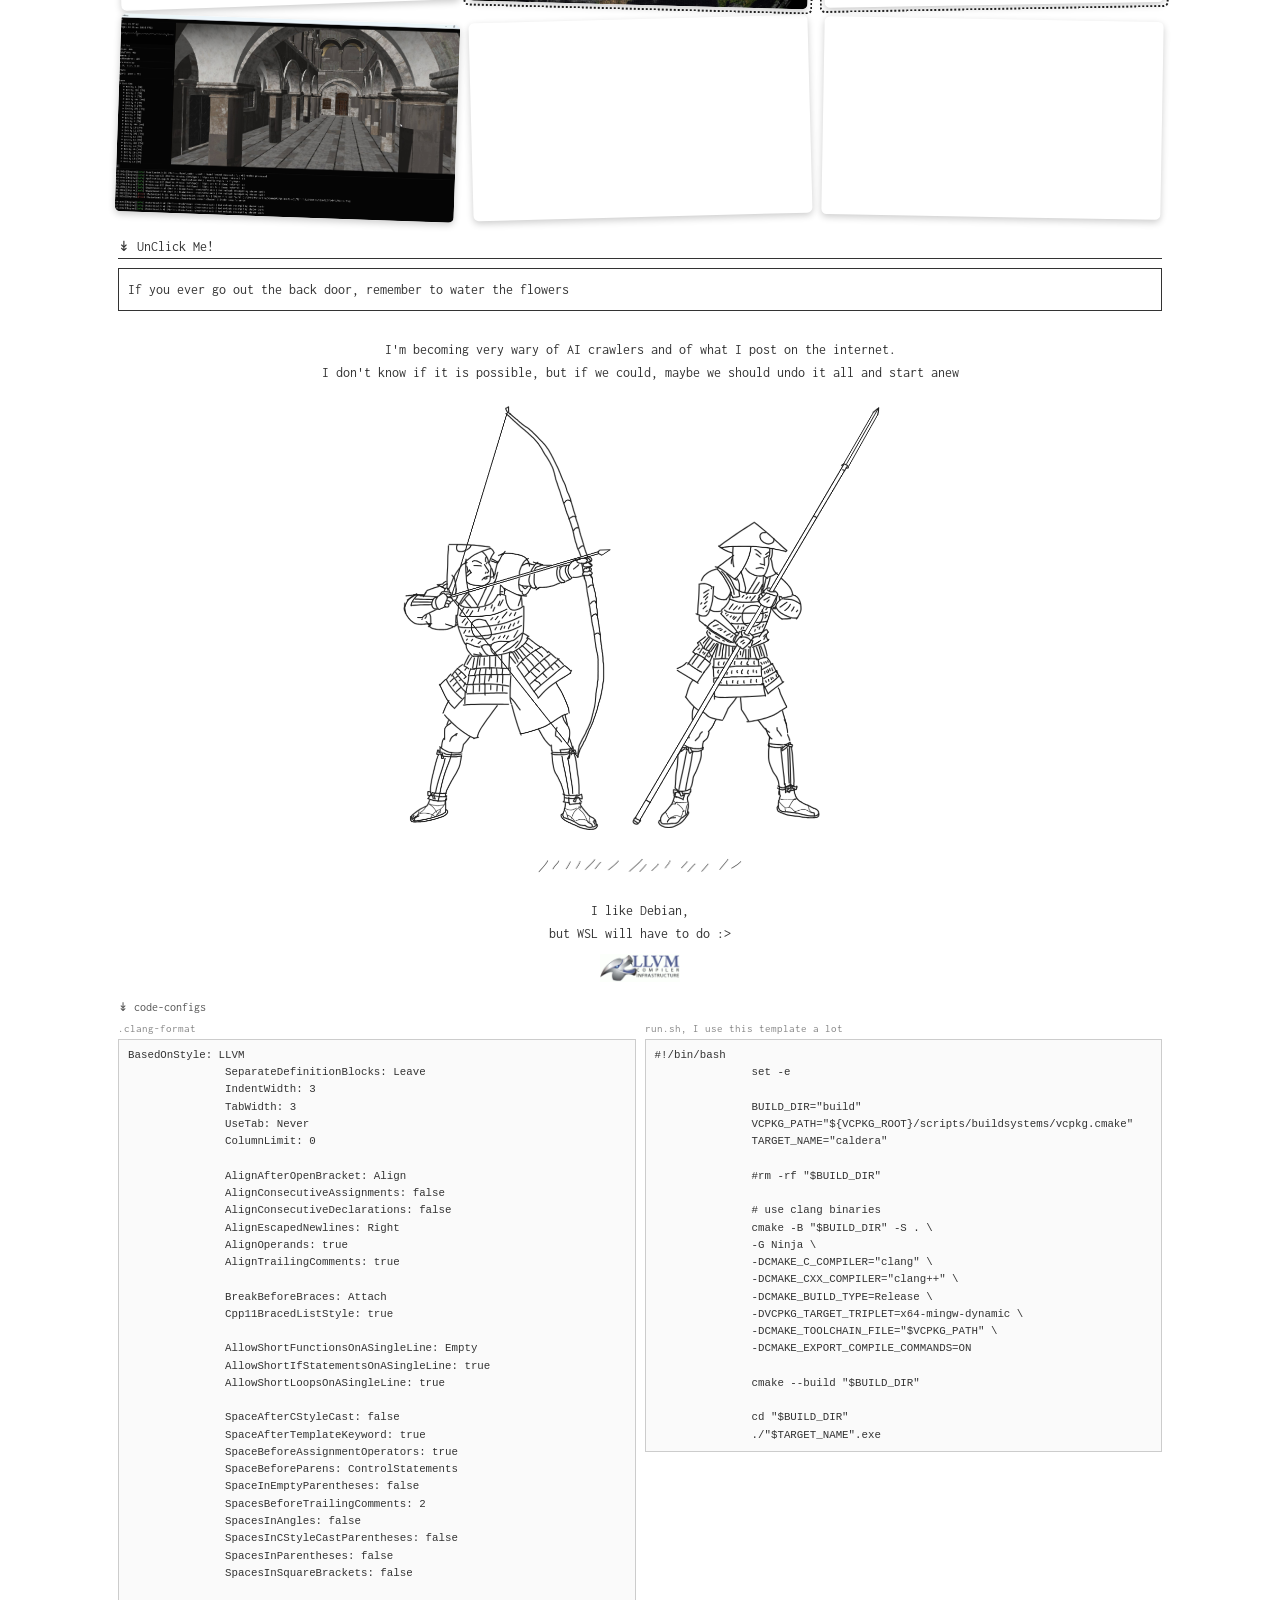
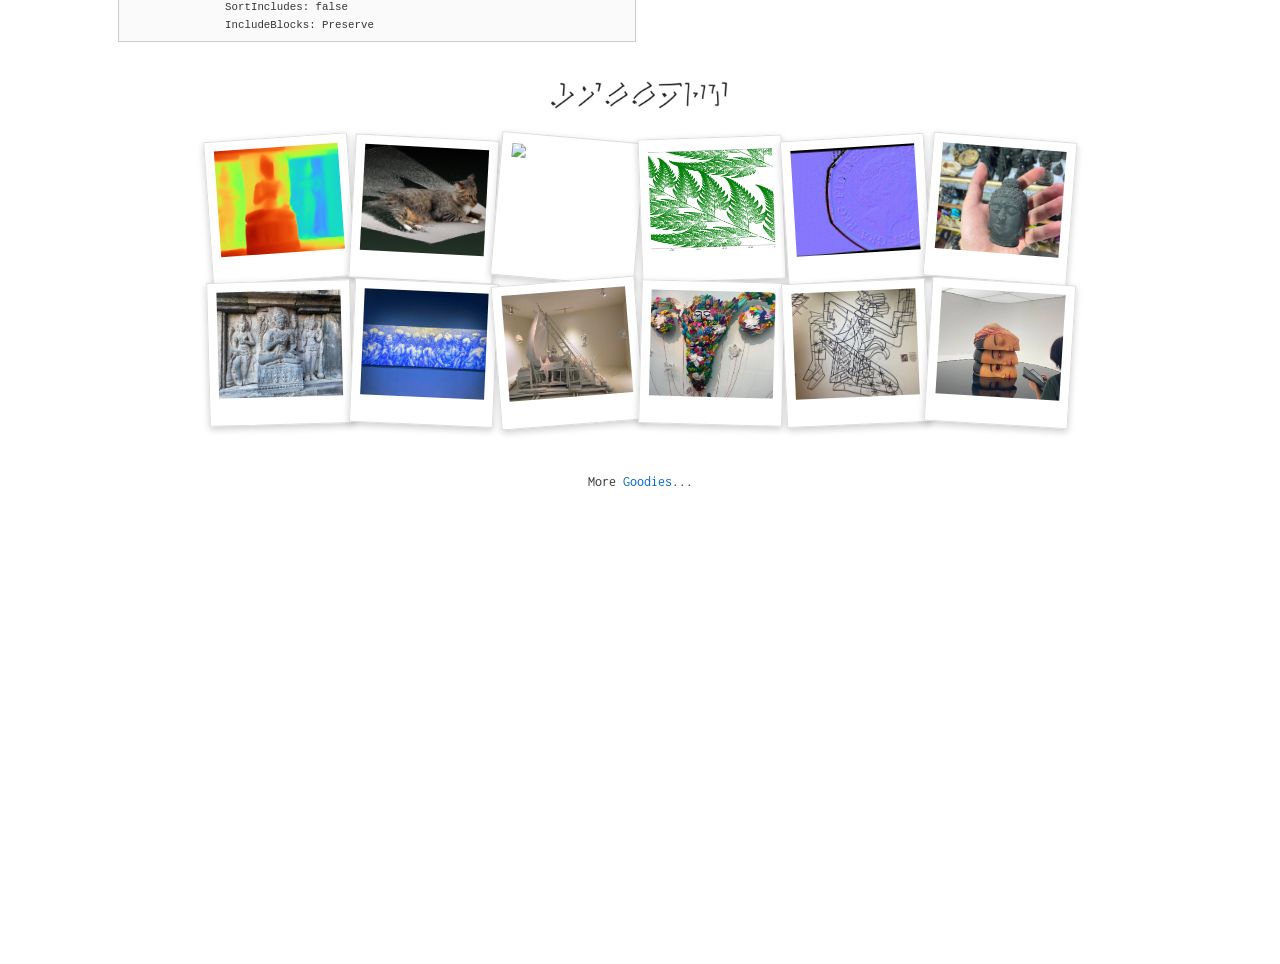
==== commit 7ee4b50c: "changes" ====
--- a/index.html
+++ b/index.html
@@ -44,7 +44,7 @@
                <a href="https://en.wikipedia.org/wiki/Ternary_numeral_system" target="_blank"><img
                      src="resources/trees.png" alt=""></a>
             </div>
-            <div class="view-counter"><span id="gc-count">...</span> views</div>
+            <div class="view-counter"><span id="gc-count">...</span> visitors</div>
          </div>
       </div>
 
@@ -74,8 +74,7 @@
          </p>
 
          <p>
-            I did my 120 page <a href="resources/Procedural Modeling.pdf" target="_blank">undergrad thesis</a> on a
-            procedural city algorithm
+            I did my 120 page <a href="resources/Procedural Modeling.pdf" target="_blank">undergrad thesis</a> on procedural city generation
          </p>
 
          <p>You can contact me through email. I am slow to respond, but will almost always do</p>
@@ -263,7 +262,6 @@
 
    <!-- TODO: implement an actual independent gallery page for all my cool pictures -->
    <div class="gallery">
-      <!-- <h2>gallery</h2> -->
       <div class="gallery-board">
          <img src="resources/NeRF_source0_depth.png" class="gallery-img" style="--r: -4deg;"
             data-caption="cool neural stereoscopic depth image I generated using MVSA, CVPR2025">
--- a/style.css
+++ b/style.css
@@ -649,7 +649,7 @@
 
 .gallery-label {
     display: block;
-    height: 32px;
+    height: 36px;
     width: auto;
     margin: 40px auto 0;
 }
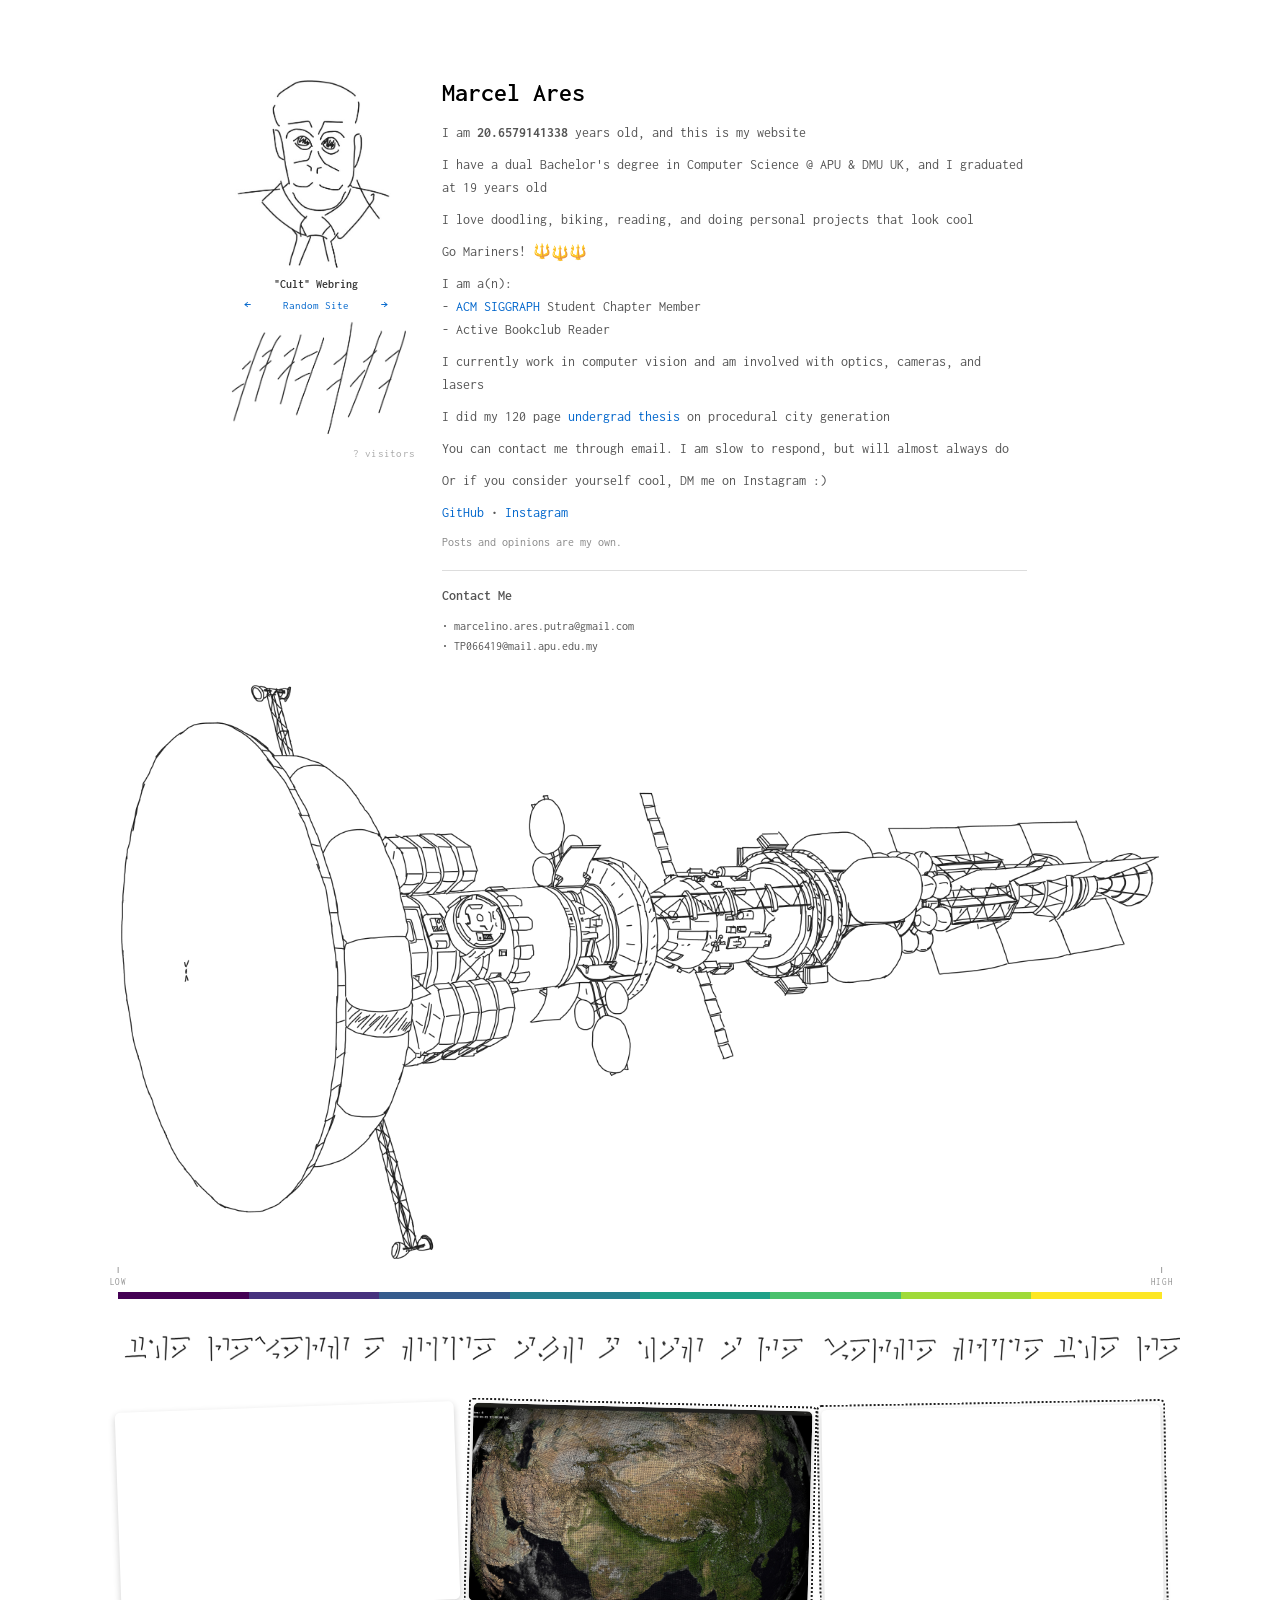
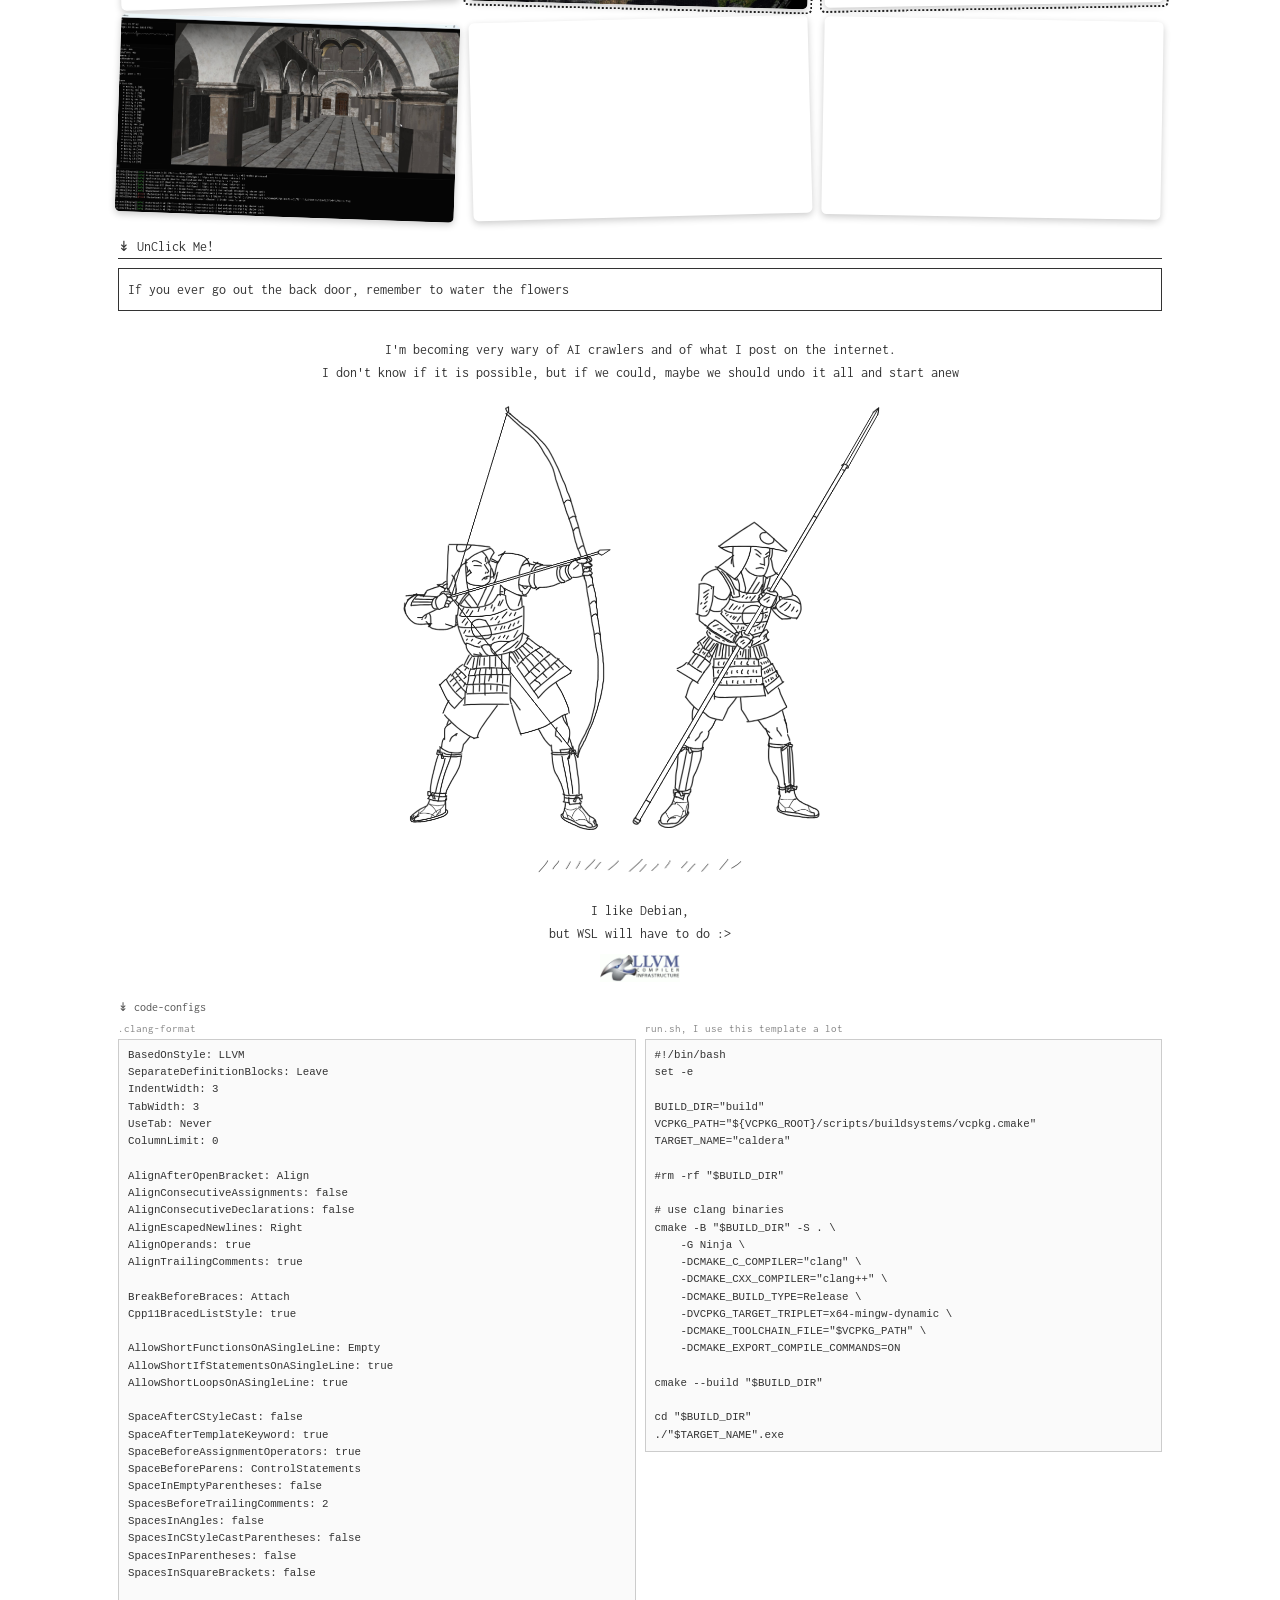
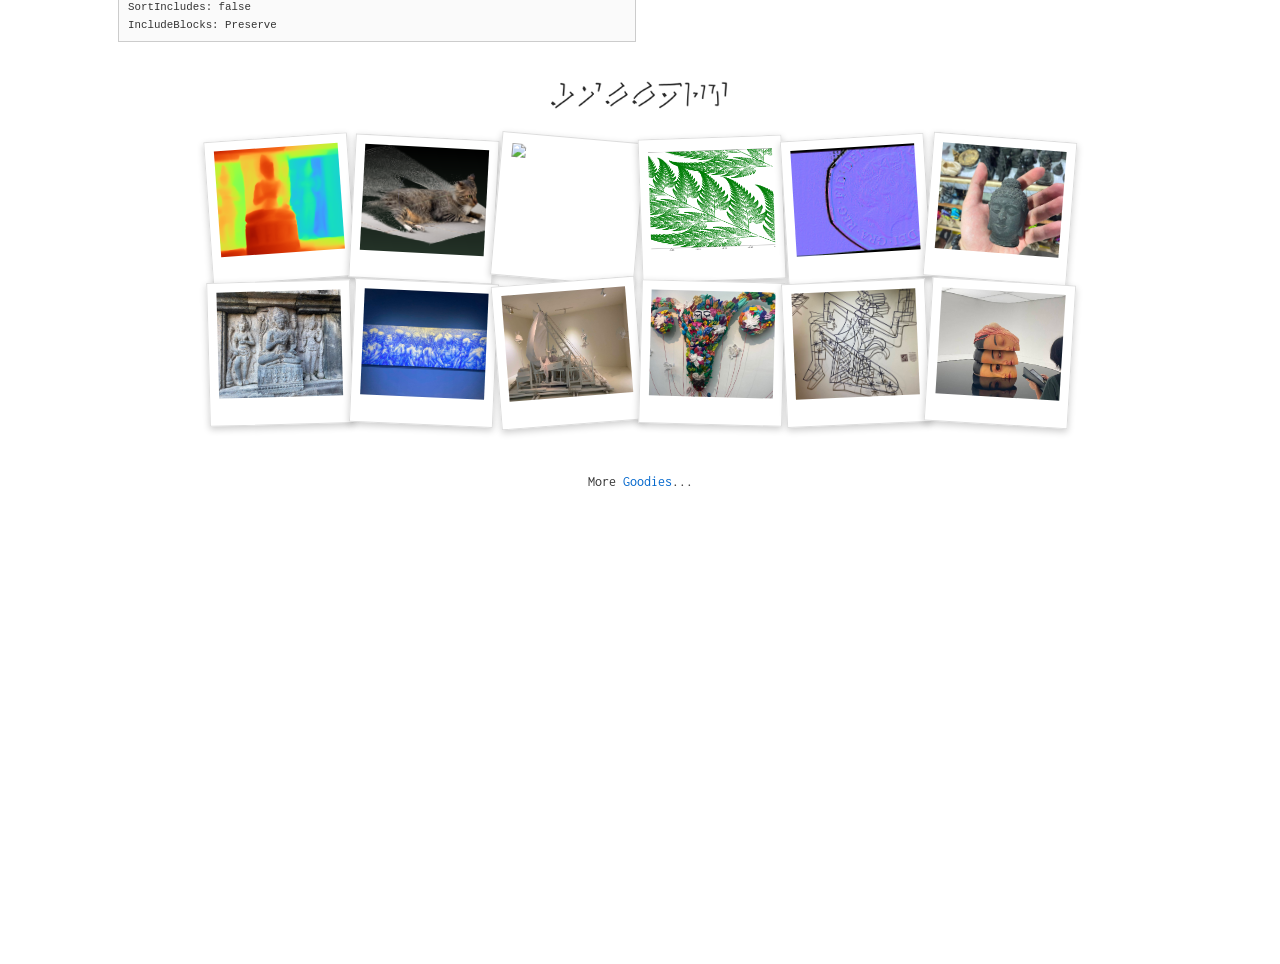
==== commit 7742dd04: "fix code-configs nvim autoformat" ====
--- a/index.html
+++ b/index.html
@@ -190,74 +190,77 @@
       </a>
    </div>
 
+   <!-- beautify ignore:start -->
+   <!-- prettier-ignore -->
    <details class="code-configs" open>
       <summary>code-configs</summary>
       <div class="code-configs-grid">
          <div>
             <span class="code-configs-label">.clang-format</span>
             <pre>BasedOnStyle: LLVM
-               SeparateDefinitionBlocks: Leave
-               IndentWidth: 3
-               TabWidth: 3
-               UseTab: Never
-               ColumnLimit: 0
-
-               AlignAfterOpenBracket: Align
-               AlignConsecutiveAssignments: false
-               AlignConsecutiveDeclarations: false
-               AlignEscapedNewlines: Right
-               AlignOperands: true
-               AlignTrailingComments: true
-
-               BreakBeforeBraces: Attach
-               Cpp11BracedListStyle: true
-
-               AllowShortFunctionsOnASingleLine: Empty
-               AllowShortIfStatementsOnASingleLine: true
-               AllowShortLoopsOnASingleLine: true
-
-               SpaceAfterCStyleCast: false
-               SpaceAfterTemplateKeyword: true
-               SpaceBeforeAssignmentOperators: true
-               SpaceBeforeParens: ControlStatements
-               SpaceInEmptyParentheses: false
-               SpacesBeforeTrailingComments: 2
-               SpacesInAngles: false
-               SpacesInCStyleCastParentheses: false
-               SpacesInParentheses: false
-               SpacesInSquareBrackets: false
-
-               SortIncludes: false
-               IncludeBlocks: Preserve</pre>
+SeparateDefinitionBlocks: Leave
+IndentWidth: 3
+TabWidth: 3
+UseTab: Never
+ColumnLimit: 0
+
+AlignAfterOpenBracket: Align
+AlignConsecutiveAssignments: false
+AlignConsecutiveDeclarations: false
+AlignEscapedNewlines: Right
+AlignOperands: true
+AlignTrailingComments: true
+
+BreakBeforeBraces: Attach
+Cpp11BracedListStyle: true
+
+AllowShortFunctionsOnASingleLine: Empty
+AllowShortIfStatementsOnASingleLine: true
+AllowShortLoopsOnASingleLine: true
+
+SpaceAfterCStyleCast: false
+SpaceAfterTemplateKeyword: true
+SpaceBeforeAssignmentOperators: true
+SpaceBeforeParens: ControlStatements
+SpaceInEmptyParentheses: false
+SpacesBeforeTrailingComments: 2
+SpacesInAngles: false
+SpacesInCStyleCastParentheses: false
+SpacesInParentheses: false
+SpacesInSquareBrackets: false
+
+SortIncludes: false
+IncludeBlocks: Preserve</pre>
          </div>
          <div>
             <span class="code-configs-label">run.sh, I use this template a lot</span>
             <pre>#!/bin/bash
-               set -e
-
-               BUILD_DIR="build"
-               VCPKG_PATH="${VCPKG_ROOT}/scripts/buildsystems/vcpkg.cmake"
-               TARGET_NAME="caldera"
-
-               #rm -rf "$BUILD_DIR"
-
-               # use clang binaries
-               cmake -B "$BUILD_DIR" -S . \
-               -G Ninja \
-               -DCMAKE_C_COMPILER="clang" \
-               -DCMAKE_CXX_COMPILER="clang++" \
-               -DCMAKE_BUILD_TYPE=Release \
-               -DVCPKG_TARGET_TRIPLET=x64-mingw-dynamic \
-               -DCMAKE_TOOLCHAIN_FILE="$VCPKG_PATH" \
-               -DCMAKE_EXPORT_COMPILE_COMMANDS=ON
-
-               cmake --build "$BUILD_DIR"
-
-               cd "$BUILD_DIR"
-               ./"$TARGET_NAME".exe</pre>
+set -e
+
+BUILD_DIR="build"
+VCPKG_PATH="${VCPKG_ROOT}/scripts/buildsystems/vcpkg.cmake"
+TARGET_NAME="caldera"
+
+#rm -rf "$BUILD_DIR"
+
+# use clang binaries
+cmake -B "$BUILD_DIR" -S . \
+    -G Ninja \
+    -DCMAKE_C_COMPILER="clang" \
+    -DCMAKE_CXX_COMPILER="clang++" \
+    -DCMAKE_BUILD_TYPE=Release \
+    -DVCPKG_TARGET_TRIPLET=x64-mingw-dynamic \
+    -DCMAKE_TOOLCHAIN_FILE="$VCPKG_PATH" \
+    -DCMAKE_EXPORT_COMPILE_COMMANDS=ON
+
+cmake --build "$BUILD_DIR"
+
+cd "$BUILD_DIR"
+./"$TARGET_NAME".exe</pre>
          </div>
       </div>
    </details>
+   <!-- beautify ignore:end -->
    <img src="resources/gallery_label.png" class="gallery-label" alt="">
 
    <!-- TODO: implement an actual independent gallery page for all my cool pictures -->
